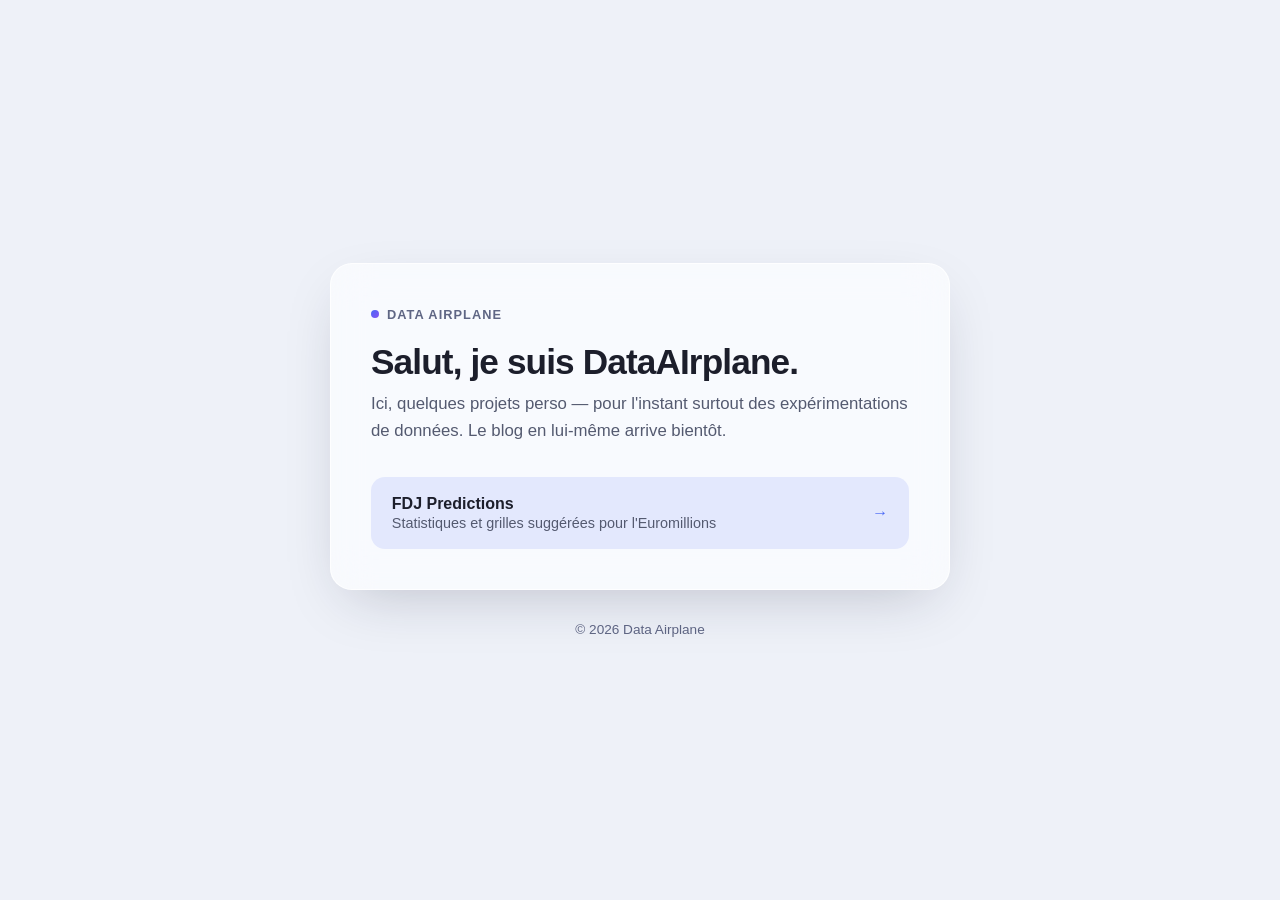
==== index.html @ 11d92a94 "Initial commit" ====
<!DOCTYPE html>
<html lang="fr" data-theme="auto">
<head>
<meta charset="UTF-8">
<meta name="viewport" content="width=device-width, initial-scale=1">
<title>Data Airplane</title>
<meta name="description" content="Projets et expérimentations de Data Airplane.">
<style>
  :root {
    --bg: #eef1f8;
    --card-bg: rgba(255, 255, 255, 0.62);
    --card-border: rgba(255, 255, 255, 0.8);
    --text: #1c1e2b;
    --text-muted: #545a70;
    --text-faint: #5f6684;
    --accent: #4a69f5;
    --accent-2: #8452f5;
    --accent-contrast: #ffffff;
    --accent-soft: #e3e8fd;
    --shadow: 0 20px 60px -20px rgba(28, 30, 60, 0.25);
  }

  @media (prefers-color-scheme: dark) {
    :root {
      --bg: #0c0e16;
      --card-bg: rgba(255, 255, 255, 0.055);
      --card-border: rgba(255, 255, 255, 0.12);
      --text: #eef0f6;
      --text-muted: #a7acc4;
      --text-faint: #8890ac;
      --accent: #7c93ff;
      --accent-2: #b399ff;
      --accent-contrast: #0c0d10;
      --accent-soft: rgba(124, 147, 255, 0.16);
      --shadow: 0 20px 60px -20px rgba(0, 0, 0, 0.6);
    }
  }

  * { box-sizing: border-box; }

  body {
    margin: 0;
    min-height: 100vh;
    background: var(--bg);
    color: var(--text);
    font-family: -apple-system, BlinkMacSystemFont, "Segoe UI", Roboto, Helvetica, Arial, sans-serif;
    display: flex;
    align-items: center;
    justify-content: center;
    padding: 1.5rem;
  }

  .page {
    width: 100%;
    max-width: 620px;
  }

  .card {
    background: var(--card-bg);
    backdrop-filter: blur(20px) saturate(160%);
    -webkit-backdrop-filter: blur(20px) saturate(160%);
    border: 1px solid var(--card-border);
    border-radius: 22px;
    box-shadow: var(--shadow);
    padding: 2.5rem;
  }

  .marque {
    display: inline-flex;
    align-items: center;
    gap: 0.5rem;
    font-size: 0.8rem;
    font-weight: 700;
    letter-spacing: 0.08em;
    text-transform: uppercase;
    color: var(--text-faint);
    margin: 0 0 1.25rem;
  }

  .pastille {
    width: 8px;
    height: 8px;
    border-radius: 50%;
    background: linear-gradient(135deg, var(--accent), var(--accent-2));
  }

  h1 {
    font-size: 2.2rem;
    font-weight: 800;
    letter-spacing: -0.025em;
    margin: 0 0 0.6rem;
  }

  .intro {
    color: var(--text-muted);
    font-size: 1.05rem;
    line-height: 1.6;
    margin: 0 0 2rem;
  }

  .projets {
    display: flex;
    flex-direction: column;
    gap: 0.85rem;
  }

  .projet {
    display: flex;
    align-items: center;
    justify-content: space-between;
    gap: 1rem;
    padding: 1.1rem 1.3rem;
    border-radius: 14px;
    background: var(--accent-soft);
    text-decoration: none;
    color: inherit;
    transition: transform 0.15s ease;
  }

  .projet:hover { transform: translateY(-1px); }

  .projet-nom { font-weight: 700; }
  .projet-desc { color: var(--text-muted); font-size: 0.9rem; margin-top: 0.15rem; }

  .fleche {
    color: var(--accent);
    font-weight: 700;
    flex-shrink: 0;
  }

  footer {
    margin-top: 2rem;
    text-align: center;
    color: var(--text-faint);
    font-size: 0.85rem;
  }
</style>
</head>
<body>
  <div class="page">
    <div class="card">
      <p class="marque"><span class="pastille"></span>Data Airplane</p>
      <h1>Salut, je suis DataAIrplane.</h1>
      <p class="intro">
        Ici, quelques projets perso — pour l'instant surtout des expérimentations
        de données. Le blog en lui-même arrive bientôt.
      </p>

      <div class="projets">
        <a class="projet" href="https://fdj-predictions.vercel.app" target="_blank" rel="noopener noreferrer">
          <span>
            <span class="projet-nom">FDJ Predictions</span>
            <div class="projet-desc">Statistiques et grilles suggérées pour l'Euromillions</div>
          </span>
          <span class="fleche">→</span>
        </a>
      </div>
    </div>
    <footer>
      &copy; 2026 Data Airplane
    </footer>
  </div>
</body>
</html>
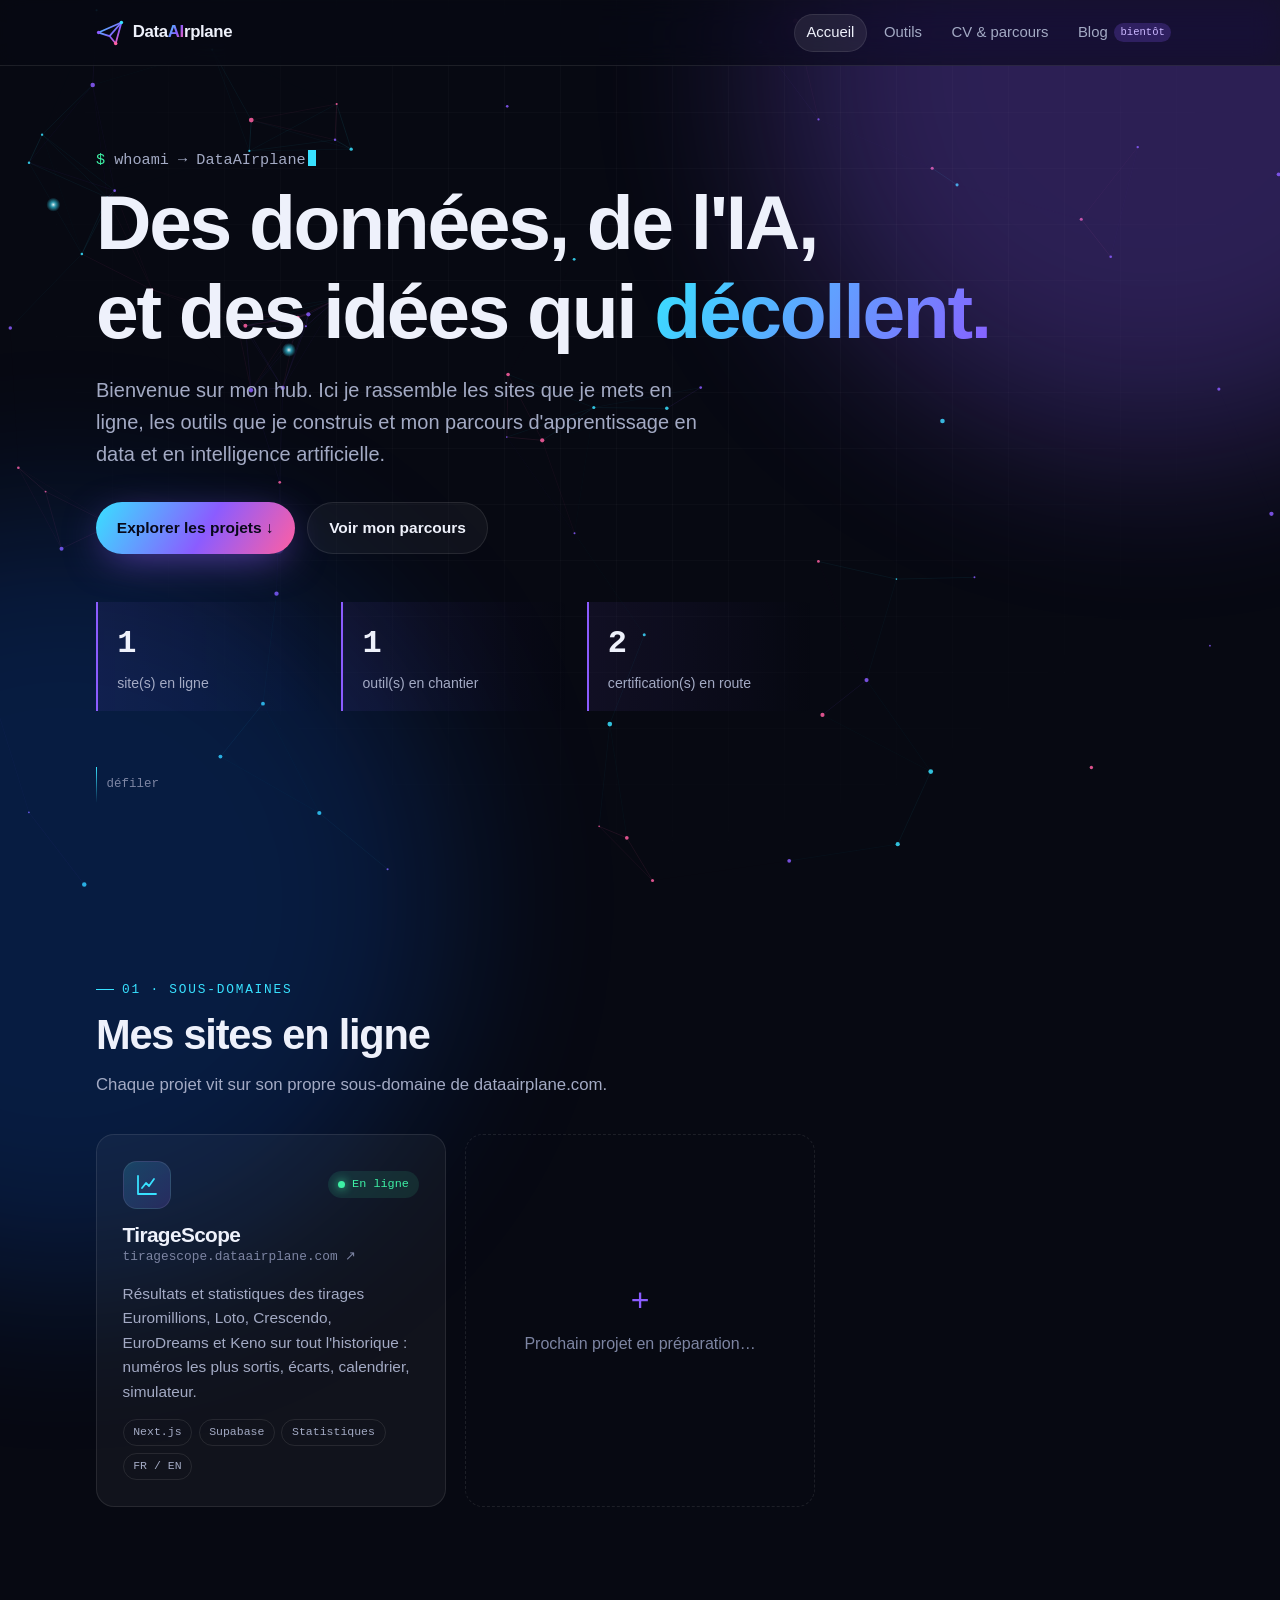
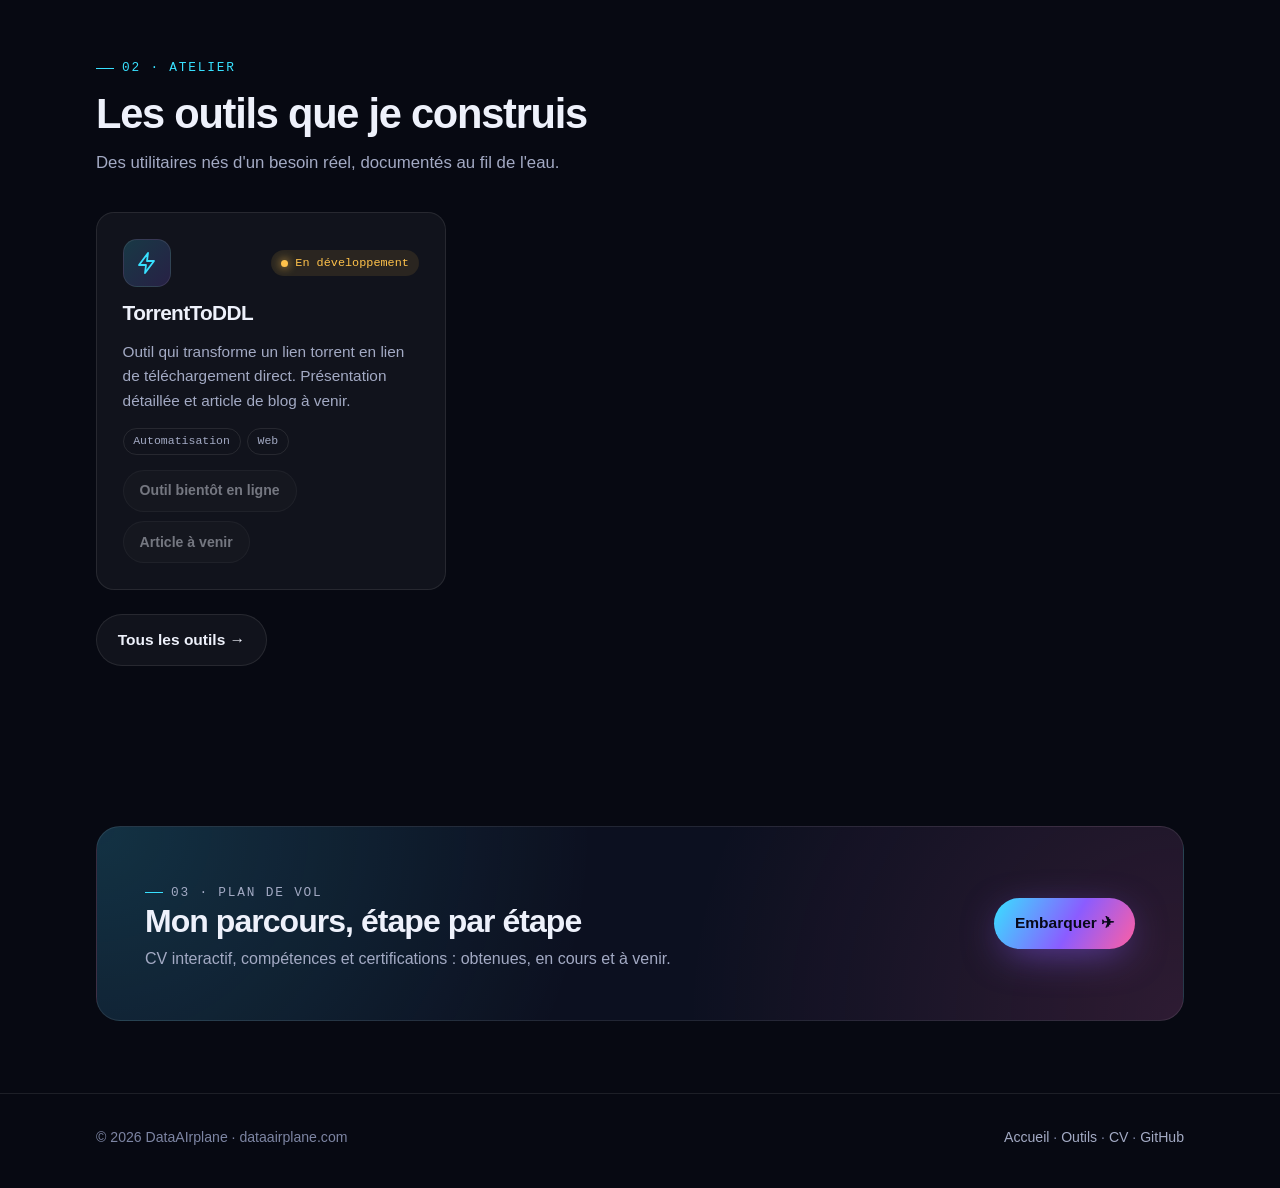
==== commit edd439c4: "Nouveau site principal dataairplane.com (accueil, outils, CV interactif) Site statique pour l'héberg" ====
--- a/index.html
+++ b/index.html
@@ -1,164 +1,91 @@
 <!DOCTYPE html>
-<html lang="fr" data-theme="auto">
+<html lang="fr">
 <head>
 <meta charset="UTF-8">
 <meta name="viewport" content="width=device-width, initial-scale=1">
-<title>Data Airplane</title>
-<meta name="description" content="Projets et expérimentations de Data Airplane.">
-<style>
-  :root {
-    --bg: #eef1f8;
-    --card-bg: rgba(255, 255, 255, 0.62);
-    --card-border: rgba(255, 255, 255, 0.8);
-    --text: #1c1e2b;
-    --text-muted: #545a70;
-    --text-faint: #5f6684;
-    --accent: #4a69f5;
-    --accent-2: #8452f5;
-    --accent-contrast: #ffffff;
-    --accent-soft: #e3e8fd;
-    --shadow: 0 20px 60px -20px rgba(28, 30, 60, 0.25);
-  }
-
-  @media (prefers-color-scheme: dark) {
-    :root {
-      --bg: #0c0e16;
-      --card-bg: rgba(255, 255, 255, 0.055);
-      --card-border: rgba(255, 255, 255, 0.12);
-      --text: #eef0f6;
-      --text-muted: #a7acc4;
-      --text-faint: #8890ac;
-      --accent: #7c93ff;
-      --accent-2: #b399ff;
-      --accent-contrast: #0c0d10;
-      --accent-soft: rgba(124, 147, 255, 0.16);
-      --shadow: 0 20px 60px -20px rgba(0, 0, 0, 0.6);
-    }
-  }
-
-  * { box-sizing: border-box; }
-
-  body {
-    margin: 0;
-    min-height: 100vh;
-    background: var(--bg);
-    color: var(--text);
-    font-family: -apple-system, BlinkMacSystemFont, "Segoe UI", Roboto, Helvetica, Arial, sans-serif;
-    display: flex;
-    align-items: center;
-    justify-content: center;
-    padding: 1.5rem;
-  }
-
-  .page {
-    width: 100%;
-    max-width: 620px;
-  }
-
-  .card {
-    background: var(--card-bg);
-    backdrop-filter: blur(20px) saturate(160%);
-    -webkit-backdrop-filter: blur(20px) saturate(160%);
-    border: 1px solid var(--card-border);
-    border-radius: 22px;
-    box-shadow: var(--shadow);
-    padding: 2.5rem;
-  }
-
-  .marque {
-    display: inline-flex;
-    align-items: center;
-    gap: 0.5rem;
-    font-size: 0.8rem;
-    font-weight: 700;
-    letter-spacing: 0.08em;
-    text-transform: uppercase;
-    color: var(--text-faint);
-    margin: 0 0 1.25rem;
-  }
-
-  .pastille {
-    width: 8px;
-    height: 8px;
-    border-radius: 50%;
-    background: linear-gradient(135deg, var(--accent), var(--accent-2));
-  }
-
-  h1 {
-    font-size: 2.2rem;
-    font-weight: 800;
-    letter-spacing: -0.025em;
-    margin: 0 0 0.6rem;
-  }
-
-  .intro {
-    color: var(--text-muted);
-    font-size: 1.05rem;
-    line-height: 1.6;
-    margin: 0 0 2rem;
-  }
-
-  .projets {
-    display: flex;
-    flex-direction: column;
-    gap: 0.85rem;
-  }
-
-  .projet {
-    display: flex;
-    align-items: center;
-    justify-content: space-between;
-    gap: 1rem;
-    padding: 1.1rem 1.3rem;
-    border-radius: 14px;
-    background: var(--accent-soft);
-    text-decoration: none;
-    color: inherit;
-    transition: transform 0.15s ease;
-  }
-
-  .projet:hover { transform: translateY(-1px); }
-
-  .projet-nom { font-weight: 700; }
-  .projet-desc { color: var(--text-muted); font-size: 0.9rem; margin-top: 0.15rem; }
-
-  .fleche {
-    color: var(--accent);
-    font-weight: 700;
-    flex-shrink: 0;
-  }
-
-  footer {
-    margin-top: 2rem;
-    text-align: center;
-    color: var(--text-faint);
-    font-size: 0.85rem;
-  }
-</style>
+<title>DataAIrplane · Data, IA et projets en ligne</title>
+<meta name="description" content="Le hub de DataAIrplane : sites data, outils et parcours d'apprentissage autour de la donnée et de l'intelligence artificielle.">
+<meta name="theme-color" content="#070912">
+<meta property="og:title" content="DataAIrplane · Data, IA et projets en ligne">
+<meta property="og:description" content="Le hub de DataAIrplane : sites data, outils et parcours d'apprentissage autour de la donnée et de l'intelligence artificielle.">
+<meta property="og:type" content="website">
+<link rel="icon" href="favicon.svg" type="image/svg+xml">
+<link rel="stylesheet" href="assets/css/style.css">
 </head>
 <body>
-  <div class="page">
-    <div class="card">
-      <p class="marque"><span class="pastille"></span>Data Airplane</p>
-      <h1>Salut, je suis DataAIrplane.</h1>
-      <p class="intro">
-        Ici, quelques projets perso — pour l'instant surtout des expérimentations
-        de données. Le blog en lui-même arrive bientôt.
-      </p>
+<canvas id="reseau" aria-hidden="true"></canvas>
+<div class="halo a" aria-hidden="true"></div><div class="halo b" aria-hidden="true"></div><div class="grille" aria-hidden="true"></div>
+<header class="nav">
+  <nav class="nav-in" aria-label="Navigation principale">
+    <a class="logo" href="index.html"><svg viewBox="0 0 32 32" fill="none" aria-hidden="true"><defs><linearGradient id="lg" x1="0" y1="0" x2="1" y2="1"><stop offset="0" stop-color="#38e1ff"/><stop offset=".6" stop-color="#8b5cff"/><stop offset="1" stop-color="#ff5fa2"/></linearGradient></defs><path d="M3 15.5L29 4l-6.5 24-7-8.5L3 15.5z" stroke="url(#lg)" stroke-width="2" stroke-linejoin="round"/><path d="M15.5 19.5L29 4" stroke="url(#lg)" stroke-width="2"/><circle cx="29" cy="4" r="2" fill="#38e1ff"/><circle cx="3" cy="15.5" r="2" fill="#8b5cff"/><circle cx="22.5" cy="28" r="2" fill="#ff5fa2"/></svg><span>Data<b>AI</b>rplane</span></a>
+    <button class="burger" aria-label="Ouvrir le menu" aria-expanded="false"><svg width="20" height="20" viewBox="0 0 24 24" fill="none" stroke="currentColor" stroke-width="2" stroke-linecap="round"><path d="M4 7h16M4 12h16M4 17h16"/></svg></button>
+    <ul class="liens">
+      <li><a href="index.html" aria-current="page">Accueil</a></li>
+      <li><a href="outils.html">Outils</a></li>
+      <li><a href="cv.html">CV &amp; parcours</a></li>
+      <li><a href="blog/">Blog <span class="pastille-bientot">bientôt</span></a></li>
+    </ul>
+  </nav>
+</header>
+<main>
+  <section class="hero">
+    <div class="conteneur">
+      <div class="terminal-ligne revele" data-tape='["whoami → DataAIrplane","ls ./projets → tiragescope","status → en plein décollage ✈"]'><span class="prompt">$</span> <span class="texte"></span><span class="curseur"></span></div>
+      <h1 class="revele" style="--delai:80ms">Des données, de l'IA,<br>et des idées qui <span class="degrade">décollent.</span></h1>
+      <p class="intro revele" style="--delai:160ms">Bienvenue sur mon hub. Ici je rassemble les sites que je mets en ligne, les outils que je construis et mon parcours d'apprentissage en data et en intelligence artificielle.</p>
+      <div class="actions revele" style="--delai:240ms">
+        <a class="btn principal" href="#sites">Explorer les projets ↓</a>
+        <a class="btn" href="cv.html">Voir mon parcours</a>
+      </div>
+      <div class="compteurs revele" style="--delai:320ms">
+        <div class="compteur"><strong data-compte="sites">0</strong><span>site(s) en ligne</span></div>
+        <div class="compteur"><strong data-compte="outils">0</strong><span>outil(s) en chantier</span></div>
+        <div class="compteur"><strong data-compte="apprentissage">0</strong><span>certification(s) en route</span></div>
+      </div>
+      <div class="defiler" aria-hidden="true"><span></span>défiler</div>
+    </div>
+  </section>
 
-      <div class="projets">
-        <a class="projet" href="https://fdj-predictions.vercel.app" target="_blank" rel="noopener noreferrer">
-          <span>
-            <span class="projet-nom">FDJ Predictions</span>
-            <div class="projet-desc">Statistiques et grilles suggérées pour l'Euromillions</div>
-          </span>
-          <span class="fleche">→</span>
-        </a>
+  <section id="sites">
+    <div class="conteneur">
+      <p class="surtitre revele">01 · Sous-domaines</p>
+      <h2 class="revele">Mes sites en ligne</h2>
+      <p class="sous revele">Chaque projet vit sur son propre sous-domaine de dataairplane.com.</p>
+      <div class="cartes" data-liste="sites" data-fantome></div>
+    </div>
+  </section>
+
+  <section id="outils">
+    <div class="conteneur">
+      <p class="surtitre revele">02 · Atelier</p>
+      <h2 class="revele">Les outils que je construis</h2>
+      <p class="sous revele">Des utilitaires nés d'un besoin réel, documentés au fil de l'eau.</p>
+      <div class="cartes" data-liste="outils"></div>
+      <p class="revele" style="margin-top:1.5rem"><a class="btn" href="outils.html">Tous les outils →</a></p>
+    </div>
+  </section>
+
+  <section>
+    <div class="conteneur">
+      <div class="bandeau revele">
+        <div>
+          <p class="surtitre">03 · Plan de vol</p>
+          <h2>Mon parcours, étape par étape</h2>
+          <p>CV interactif, compétences et certifications : obtenues, en cours et à venir.</p>
+        </div>
+        <a class="btn principal" href="cv.html">Embarquer ✈</a>
       </div>
     </div>
-    <footer>
-      &copy; 2026 Data Airplane
-    </footer>
+  </section>
+</main>
+<footer class="pied">
+  <div class="conteneur">
+    <span>© <span data-annee>2026</span> DataAIrplane · dataairplane.com</span>
+    <span><a href="index.html">Accueil</a> · <a href="outils.html">Outils</a> · <a href="cv.html">CV</a> · <a href="https://github.com/DataAIrplane" target="_blank" rel="noopener">GitHub</a></span>
   </div>
+</footer>
+<script src="assets/js/donnees.js"></script>
+<script src="assets/js/reseau.js"></script>
+<script src="assets/js/main.js"></script>
 </body>
 </html>
--- a/assets/css/style.css
+++ b/assets/css/style.css
@@ -0,0 +1,277 @@
+/* ============ DataAIrplane — feuille de style commune ============ */
+:root {
+  --bg: #070912;
+  --bg-2: #0c1020;
+  --surface: rgba(255, 255, 255, 0.045);
+  --surface-hover: rgba(255, 255, 255, 0.075);
+  --border: rgba(255, 255, 255, 0.09);
+  --text: #eef1fb;
+  --muted: #a3aac4;
+  --faint: #7d85a3;
+  --cyan: #38e1ff;
+  --violet: #8b5cff;
+  --pink: #ff5fa2;
+  --green: #3ef0a5;
+  --amber: #ffc24b;
+  --grad: linear-gradient(120deg, var(--cyan), var(--violet) 55%, var(--pink));
+  --radius: 18px;
+  --mono: ui-monospace, "SFMono-Regular", "JetBrains Mono", Menlo, Consolas, monospace;
+  --sans: "Inter", -apple-system, BlinkMacSystemFont, "Segoe UI", Roboto, Helvetica, Arial, sans-serif;
+  --max: 1120px;
+  color-scheme: dark;
+}
+
+*, *::before, *::after { box-sizing: border-box; }
+html { scroll-behavior: smooth; }
+body {
+  margin: 0;
+  background: var(--bg);
+  color: var(--text);
+  font-family: var(--sans);
+  line-height: 1.6;
+  -webkit-font-smoothing: antialiased;
+  overflow-x: hidden;
+}
+img, svg { display: block; max-width: 100%; }
+a { color: inherit; }
+::selection { background: rgba(139, 92, 255, 0.45); }
+:focus-visible { outline: 2px solid var(--cyan); outline-offset: 3px; border-radius: 6px; }
+
+/* ---------- Fond animé ---------- */
+#reseau {
+  position: fixed; inset: 0; width: 100%; height: 100%;
+  z-index: 0; pointer-events: none;
+}
+.halo {
+  position: fixed; z-index: 0; pointer-events: none;
+  width: 60vmax; height: 60vmax; border-radius: 50%;
+  filter: blur(90px); opacity: 0.28;
+}
+.halo.a { background: var(--violet); top: -25vmax; right: -20vmax; animation: flotte 18s ease-in-out infinite; }
+.halo.b { background: #0e6bff; bottom: -30vmax; left: -25vmax; opacity: 0.2; animation: flotte 22s ease-in-out infinite reverse; }
+@keyframes flotte { 50% { transform: translate(4vmax, 3vmax) scale(1.08); } }
+.grille {
+  position: fixed; inset: 0; z-index: 0; pointer-events: none;
+  background-image:
+    linear-gradient(rgba(255,255,255,0.025) 1px, transparent 1px),
+    linear-gradient(90deg, rgba(255,255,255,0.025) 1px, transparent 1px);
+  background-size: 56px 56px;
+  mask-image: radial-gradient(ellipse at 50% 30%, #000 30%, transparent 75%);
+}
+main, header, footer { position: relative; z-index: 1; }
+
+/* ---------- Navigation ---------- */
+.nav {
+  position: sticky; top: 0; z-index: 20;
+  backdrop-filter: blur(14px) saturate(150%);
+  -webkit-backdrop-filter: blur(14px) saturate(150%);
+  background: rgba(7, 9, 18, 0.6);
+  border-bottom: 1px solid var(--border);
+}
+.nav-in {
+  max-width: var(--max); margin: 0 auto; padding: 0.85rem 1rem;
+  display: flex; align-items: center; justify-content: space-between; gap: 1rem;
+}
+.logo { display: inline-flex; align-items: center; gap: 0.55rem; font-weight: 800; letter-spacing: -0.02em; text-decoration: none; font-size: 1.05rem; }
+.logo svg { width: 28px; height: 28px; }
+.logo b { background: var(--grad); -webkit-background-clip: text; background-clip: text; color: transparent; }
+.liens { display: flex; gap: 0.25rem; list-style: none; margin: 0; padding: 0; }
+.liens a {
+  display: inline-flex; align-items: center; gap: 0.4rem;
+  padding: 0.45rem 0.8rem; border-radius: 999px; text-decoration: none;
+  color: var(--muted); font-size: 0.93rem; font-weight: 500;
+  transition: color .2s, background .2s;
+}
+.liens a:hover { color: var(--text); background: var(--surface-hover); }
+.liens a[aria-current="page"] { color: var(--text); background: var(--surface-hover); box-shadow: inset 0 0 0 1px var(--border); }
+.pastille-bientot { font-size: 0.66rem; font-family: var(--mono); padding: 0.05rem 0.4rem; border-radius: 999px; background: rgba(139,92,255,.22); color: #cbb8ff; }
+.burger { display: none; background: none; border: 1px solid var(--border); color: var(--text); border-radius: 10px; width: 40px; height: 40px; cursor: pointer; }
+@media (max-width: 720px) {
+  .burger { display: grid; place-items: center; }
+  .liens {
+    position: absolute; top: 100%; left: 0; right: 0; flex-direction: column;
+    background: rgba(7,9,18,.96); border-bottom: 1px solid var(--border);
+    padding: 0.5rem 1rem 1rem; display: none;
+  }
+  .liens.ouvert { display: flex; }
+  .liens a { padding: 0.75rem 0.9rem; }
+}
+
+/* ---------- Mise en page ---------- */
+.conteneur { max-width: var(--max); margin: 0 auto; padding: 0 1rem; }
+section { padding: 4.5rem 0; }
+.surtitre {
+  font-family: var(--mono); font-size: 0.8rem; letter-spacing: .14em; text-transform: uppercase;
+  color: var(--cyan); margin: 0 0 0.7rem; display: inline-flex; align-items: center; gap: .5rem;
+}
+.surtitre::before { content: ""; width: 18px; height: 1px; background: var(--cyan); }
+h1, h2, h3 { line-height: 1.15; letter-spacing: -0.03em; margin: 0; }
+h2 { font-size: clamp(1.8rem, 4vw, 2.6rem); font-weight: 800; margin-bottom: 0.8rem; }
+.sous { color: var(--muted); max-width: 640px; margin: 0 0 2.2rem; font-size: 1.05rem; }
+.degrade { background: var(--grad); -webkit-background-clip: text; background-clip: text; color: transparent; background-size: 200% auto; animation: brille 8s linear infinite; }
+@keyframes brille { to { background-position: 200% center; } }
+
+/* ---------- Hero ---------- */
+.hero { min-height: calc(100vh - 66px); display: flex; align-items: center; padding: 3rem 0 4rem; }
+.hero > * { width: 100%; min-width: 0; }
+.hero h1 { font-size: clamp(2.4rem, 7vw, 4.8rem); font-weight: 850; margin: 0.4rem 0 1.2rem; max-width: 900px; }
+.hero p.intro { font-size: clamp(1.05rem, 2.2vw, 1.25rem); color: var(--muted); max-width: 620px; margin: 0 0 2rem; }
+.terminal-ligne { font-family: var(--mono); color: var(--muted); font-size: 0.95rem; margin-bottom: 0.4rem; min-height: 1.5em; }
+.terminal-ligne .prompt { color: var(--green); }
+.curseur { display: inline-block; width: 0.55em; height: 1.1em; vertical-align: -0.18em; background: var(--cyan); margin-left: 2px; animation: clignote 1s steps(1) infinite; }
+@keyframes clignote { 50% { opacity: 0; } }
+.actions { display: flex; flex-wrap: wrap; gap: 0.8rem; }
+.btn {
+  display: inline-flex; align-items: center; gap: 0.5rem; padding: 0.8rem 1.3rem; border-radius: 999px;
+  font-weight: 650; text-decoration: none; font-size: 0.97rem; border: 1px solid var(--border);
+  background: var(--surface); transition: transform .2s, background .2s, box-shadow .2s; cursor: pointer; color: var(--text);
+}
+.btn:hover { transform: translateY(-2px); background: var(--surface-hover); }
+.btn.principal { background: var(--grad); border: 0; color: #08091a; box-shadow: 0 10px 40px -10px rgba(139,92,255,.7); }
+.btn.principal:hover { box-shadow: 0 14px 50px -10px rgba(56,225,255,.7); }
+.btn[aria-disabled="true"] { opacity: .45; pointer-events: none; }
+.defiler { margin-top: 3.5rem; font-family: var(--mono); font-size: .78rem; color: var(--faint); display: flex; align-items: center; gap: .6rem; }
+.defiler span { width: 1px; height: 36px; background: linear-gradient(var(--cyan), transparent); animation: descend 2s ease-in-out infinite; }
+@keyframes descend { 0% { transform: scaleY(0); transform-origin: top; } 50% { transform: scaleY(1); transform-origin: top; } 51% { transform-origin: bottom; } 100% { transform: scaleY(0); transform-origin: bottom; } }
+
+/* ---------- Compteurs ---------- */
+.compteurs { display: grid; grid-template-columns: repeat(auto-fit, minmax(150px, 1fr)); gap: 1rem; margin-top: 3rem; max-width: 720px; }
+.compteur { padding: 1rem 1.2rem; border-left: 2px solid var(--violet); background: linear-gradient(90deg, rgba(139,92,255,.08), transparent); border-radius: 0 12px 12px 0; }
+.compteur strong { display: block; font-size: 2rem; font-weight: 800; font-family: var(--mono); letter-spacing: -0.04em; }
+.compteur span { color: var(--muted); font-size: .88rem; }
+
+/* ---------- Cartes ---------- */
+.cartes { display: grid; grid-template-columns: repeat(auto-fill, minmax(min(100%, 320px), 1fr)); gap: 1.2rem; }
+.carte {
+  --mx: 50%; --my: 50%;
+  position: relative; overflow: hidden; display: flex; flex-direction: column; gap: 0.9rem;
+  padding: 1.6rem; border-radius: var(--radius); background: var(--surface); border: 1px solid var(--border);
+  text-decoration: none; transition: transform .25s ease, border-color .25s;
+  transform-style: preserve-3d;
+}
+.carte::before {
+  content: ""; position: absolute; inset: 0; pointer-events: none; opacity: 0; transition: opacity .3s;
+  background: radial-gradient(420px circle at var(--mx) var(--my), rgba(56,225,255,.13), transparent 45%);
+}
+.carte::after {
+  content: ""; position: absolute; inset: 0; border-radius: inherit; padding: 1px; pointer-events: none; opacity: 0; transition: opacity .3s;
+  background: radial-gradient(300px circle at var(--mx) var(--my), rgba(139,92,255,.9), transparent 50%);
+  -webkit-mask: linear-gradient(#000 0 0) content-box, linear-gradient(#000 0 0); -webkit-mask-composite: xor; mask-composite: exclude;
+}
+.carte:hover::before, .carte:hover::after { opacity: 1; }
+.carte-tete { display: flex; align-items: center; justify-content: space-between; gap: 1rem; }
+.icone {
+  width: 48px; height: 48px; border-radius: 14px; display: grid; place-items: center;
+  background: linear-gradient(135deg, rgba(56,225,255,.18), rgba(139,92,255,.18)); border: 1px solid var(--border);
+}
+.icone svg { width: 24px; height: 24px; stroke: var(--cyan); }
+.carte h3 { font-size: 1.3rem; font-weight: 750; }
+.carte .url { font-family: var(--mono); font-size: .8rem; color: var(--faint); word-break: break-all; }
+.carte p { margin: 0; color: var(--muted); font-size: .96rem; }
+.tags { display: flex; flex-wrap: wrap; gap: .4rem; margin-top: auto; }
+.tag { font-family: var(--mono); font-size: .72rem; padding: .22rem .6rem; border-radius: 999px; border: 1px solid var(--border); color: var(--muted); }
+.statut { display: inline-flex; align-items: center; gap: .45rem; font-family: var(--mono); font-size: .74rem; padding: .25rem .65rem; border-radius: 999px; white-space: nowrap; }
+.statut::before { content: ""; width: 7px; height: 7px; border-radius: 50%; background: currentColor; box-shadow: 0 0 10px currentColor; }
+.statut.en-ligne { color: var(--green); background: rgba(62,240,165,.1); }
+.statut.en-ligne::before { animation: pulse 2s infinite; }
+.statut.en-dev { color: var(--amber); background: rgba(255,194,75,.1); }
+.statut.bientot { color: #b9a6ff; background: rgba(139,92,255,.14); }
+@keyframes pulse { 0%,100% { opacity: 1; } 50% { opacity: .35; } }
+.carte-pied { display: flex; gap: .6rem; flex-wrap: wrap; }
+.carte-pied .btn { padding: .55rem 1rem; font-size: .88rem; }
+.carte.fantome { border-style: dashed; background: transparent; align-items: center; justify-content: center; text-align: center; color: var(--faint); min-height: 200px; }
+.carte.fantome .plus { font-size: 2rem; line-height: 1; color: var(--violet); }
+
+/* ---------- Bandeau CTA ---------- */
+.bandeau {
+  border-radius: 24px; padding: clamp(1.6rem, 4vw, 3rem); border: 1px solid var(--border);
+  background: radial-gradient(circle at 0% 0%, rgba(56,225,255,.16), transparent 45%), radial-gradient(circle at 100% 100%, rgba(255,95,162,.14), transparent 45%), var(--bg-2);
+  display: flex; align-items: center; justify-content: space-between; gap: 1.5rem; flex-wrap: wrap;
+}
+.bandeau h2 { margin: 0 0 .4rem; font-size: clamp(1.5rem, 3vw, 2rem); }
+.bandeau p { margin: 0; color: var(--muted); }
+
+/* ---------- Pied de page ---------- */
+.pied { border-top: 1px solid var(--border); padding: 2rem 0 2.5rem; color: var(--faint); font-size: .88rem; }
+.pied .conteneur { display: flex; justify-content: space-between; gap: 1rem; flex-wrap: wrap; }
+.pied a { color: var(--muted); text-decoration: none; }
+.pied a:hover { color: var(--text); }
+
+/* ---------- Apparition au défilement ---------- */
+.revele { opacity: 0; transform: translateY(28px); transition: opacity .8s cubic-bezier(.2,.7,.2,1), transform .8s cubic-bezier(.2,.7,.2,1); transition-delay: var(--delai, 0ms); }
+.revele.visible { opacity: 1; transform: none; }
+
+/* ---------- En-tête de page interne ---------- */
+.entete { padding: 4.5rem 0 1.5rem; }
+.entete h1 { font-size: clamp(2.2rem, 6vw, 3.6rem); font-weight: 850; margin-bottom: 1rem; }
+
+/* ======================= CV ======================= */
+.cv-hero { display: grid; grid-template-columns: auto 1fr; gap: 2.2rem; align-items: center; padding: 4rem 0 2rem; }
+.avatar { position: relative; width: 150px; height: 150px; }
+.avatar .anneau { position: absolute; inset: 0; border-radius: 50%; background: conic-gradient(from 0deg, var(--cyan), var(--violet), var(--pink), var(--cyan)); animation: tourne 6s linear infinite; }
+.avatar .anneau::after { content: ""; position: absolute; inset: 3px; border-radius: 50%; background: var(--bg); }
+.avatar .initiales { position: absolute; inset: 10px; border-radius: 50%; display: grid; place-items: center; font-weight: 850; font-size: 2.6rem; background: radial-gradient(circle at 30% 25%, #1b2250, #0a0d1d); letter-spacing: -0.05em; }
+.avatar .initiales span { background: var(--grad); -webkit-background-clip: text; background-clip: text; color: transparent; }
+@keyframes tourne { to { transform: rotate(360deg); } }
+.cv-hero h1 { font-size: clamp(2.2rem, 6vw, 3.6rem); font-weight: 850; }
+.cv-hero .titre { font-family: var(--mono); color: var(--cyan); margin: .5rem 0 1rem; }
+.cv-hero p { color: var(--muted); margin: 0 0 1.4rem; max-width: 600px; }
+.contacts { display: flex; flex-wrap: wrap; gap: .6rem; }
+@media (max-width: 640px) { .cv-hero { grid-template-columns: 1fr; text-align: left; } .avatar { width: 110px; height: 110px; } .avatar .initiales { font-size: 2rem; } }
+
+/* Onglets compétences */
+.onglets { display: flex; gap: .5rem; flex-wrap: wrap; margin-bottom: 1.5rem; }
+.onglet { font: inherit; font-weight: 600; font-size: .92rem; padding: .55rem 1.1rem; border-radius: 999px; border: 1px solid var(--border); background: var(--surface); color: var(--muted); cursor: pointer; transition: all .2s; }
+.onglet[aria-selected="true"] { background: var(--grad); color: #08091a; border-color: transparent; }
+.jauges { display: grid; gap: 1.1rem; max-width: 720px; }
+.jauge-tete { display: flex; justify-content: space-between; font-weight: 600; margin-bottom: .45rem; }
+.jauge-tete span:last-child { font-family: var(--mono); color: var(--faint); font-weight: 400; }
+.jauge { height: 8px; border-radius: 999px; background: rgba(255,255,255,.06); overflow: hidden; }
+.jauge i { display: block; height: 100%; width: 0; border-radius: inherit; background: var(--grad); box-shadow: 0 0 18px rgba(56,225,255,.5); transition: width 1.1s cubic-bezier(.2,.7,.2,1); }
+
+/* Expériences */
+.experiences { display: grid; gap: 1rem; }
+.experience { display: grid; grid-template-columns: 170px 1fr; gap: 1.2rem; padding: 1.3rem 1.4rem; border-radius: var(--radius); background: var(--surface); border: 1px solid var(--border); }
+.experience .periode { font-family: var(--mono); font-size: .82rem; color: var(--cyan); padding-top: .2rem; }
+.experience h3 { font-size: 1.12rem; }
+.experience .lieu { color: var(--faint); font-size: .9rem; margin: .15rem 0 .5rem; }
+.experience p { margin: 0; color: var(--muted); }
+@media (max-width: 640px) { .experience { grid-template-columns: 1fr; gap: .4rem; } }
+
+/* Plan de vol (certifications) */
+.plan-vol { position: relative; padding-left: 64px; }
+.plan-vol .piste { position: absolute; left: 22px; top: 8px; bottom: 8px; width: 2px; background: repeating-linear-gradient(var(--border) 0 8px, transparent 8px 16px); }
+.plan-vol .trace { position: absolute; left: 22px; top: 8px; width: 2px; height: 0; background: var(--grad); box-shadow: 0 0 14px var(--violet); }
+.plan-vol .avion { position: absolute; left: 6px; top: 0; width: 34px; height: 34px; transform: translateY(-50%); filter: drop-shadow(0 0 10px rgba(56,225,255,.8)); transition: top .12s linear; z-index: 2; }
+.etape { position: relative; margin-bottom: 1.4rem; }
+.etape:last-child { margin-bottom: 0; }
+.etape .balise { position: absolute; left: -51px; top: 1.4rem; width: 16px; height: 16px; border-radius: 50%; border: 2px solid var(--faint); background: var(--bg); }
+.etape.obtenue .balise { border-color: var(--green); background: var(--green); box-shadow: 0 0 14px var(--green); }
+.etape.en-cours .balise { border-color: var(--amber); box-shadow: 0 0 14px var(--amber); }
+.etape.en-cours .balise::after { content: ""; position: absolute; inset: -7px; border-radius: 50%; border: 1px solid var(--amber); animation: onde 2s ease-out infinite; }
+@keyframes onde { from { transform: scale(.6); opacity: 1; } to { transform: scale(1.6); opacity: 0; } }
+.etape-carte { width: 100%; text-align: left; font: inherit; color: inherit; cursor: pointer; padding: 1.2rem 1.4rem; border-radius: var(--radius); background: var(--surface); border: 1px solid var(--border); transition: background .2s, border-color .2s, transform .2s; }
+.etape-carte:hover { background: var(--surface-hover); transform: translateX(4px); }
+.etape-carte .ligne { display: flex; justify-content: space-between; align-items: center; gap: 1rem; flex-wrap: wrap; }
+.etape-carte h3 { font-size: 1.12rem; }
+.etape-carte .org { color: var(--faint); font-size: .9rem; margin-top: .15rem; }
+.etape .statut.obtenue { color: var(--green); background: rgba(62,240,165,.1); }
+.etape .statut.en-cours { color: var(--amber); background: rgba(255,194,75,.1); }
+.etape .statut.prevue { color: #b9a6ff; background: rgba(139,92,255,.14); }
+.etape-detail { display: grid; grid-template-rows: 0fr; transition: grid-template-rows .35s ease; }
+.etape-detail > div { overflow: hidden; }
+.etape-carte[aria-expanded="true"] + .etape-detail { grid-template-rows: 1fr; }
+.etape-detail p { color: var(--muted); margin: .8rem 1.4rem 0; }
+.etape-detail a { display: inline-block; margin: .5rem 1.4rem 0; color: var(--cyan); font-size: .9rem; }
+.progression { margin-top: .9rem; }
+.progression .jauge i { background: linear-gradient(90deg, var(--amber), var(--pink)); box-shadow: 0 0 14px rgba(255,194,75,.5); }
+.progression small { font-family: var(--mono); color: var(--faint); display: block; margin-top: .3rem; }
+.legende { display: flex; gap: 1.2rem; flex-wrap: wrap; margin-bottom: 1.8rem; font-size: .88rem; color: var(--muted); }
+.legende span { display: inline-flex; align-items: center; gap: .45rem; }
+.legende i { width: 10px; height: 10px; border-radius: 50%; display: inline-block; }
+
+/* Accessibilité : mouvements réduits */
+@media (prefers-reduced-motion: reduce) {
+  *, *::before, *::after { animation: none !important; transition: none !important; scroll-behavior: auto !important; }
+  .revele { opacity: 1; transform: none; }
+}
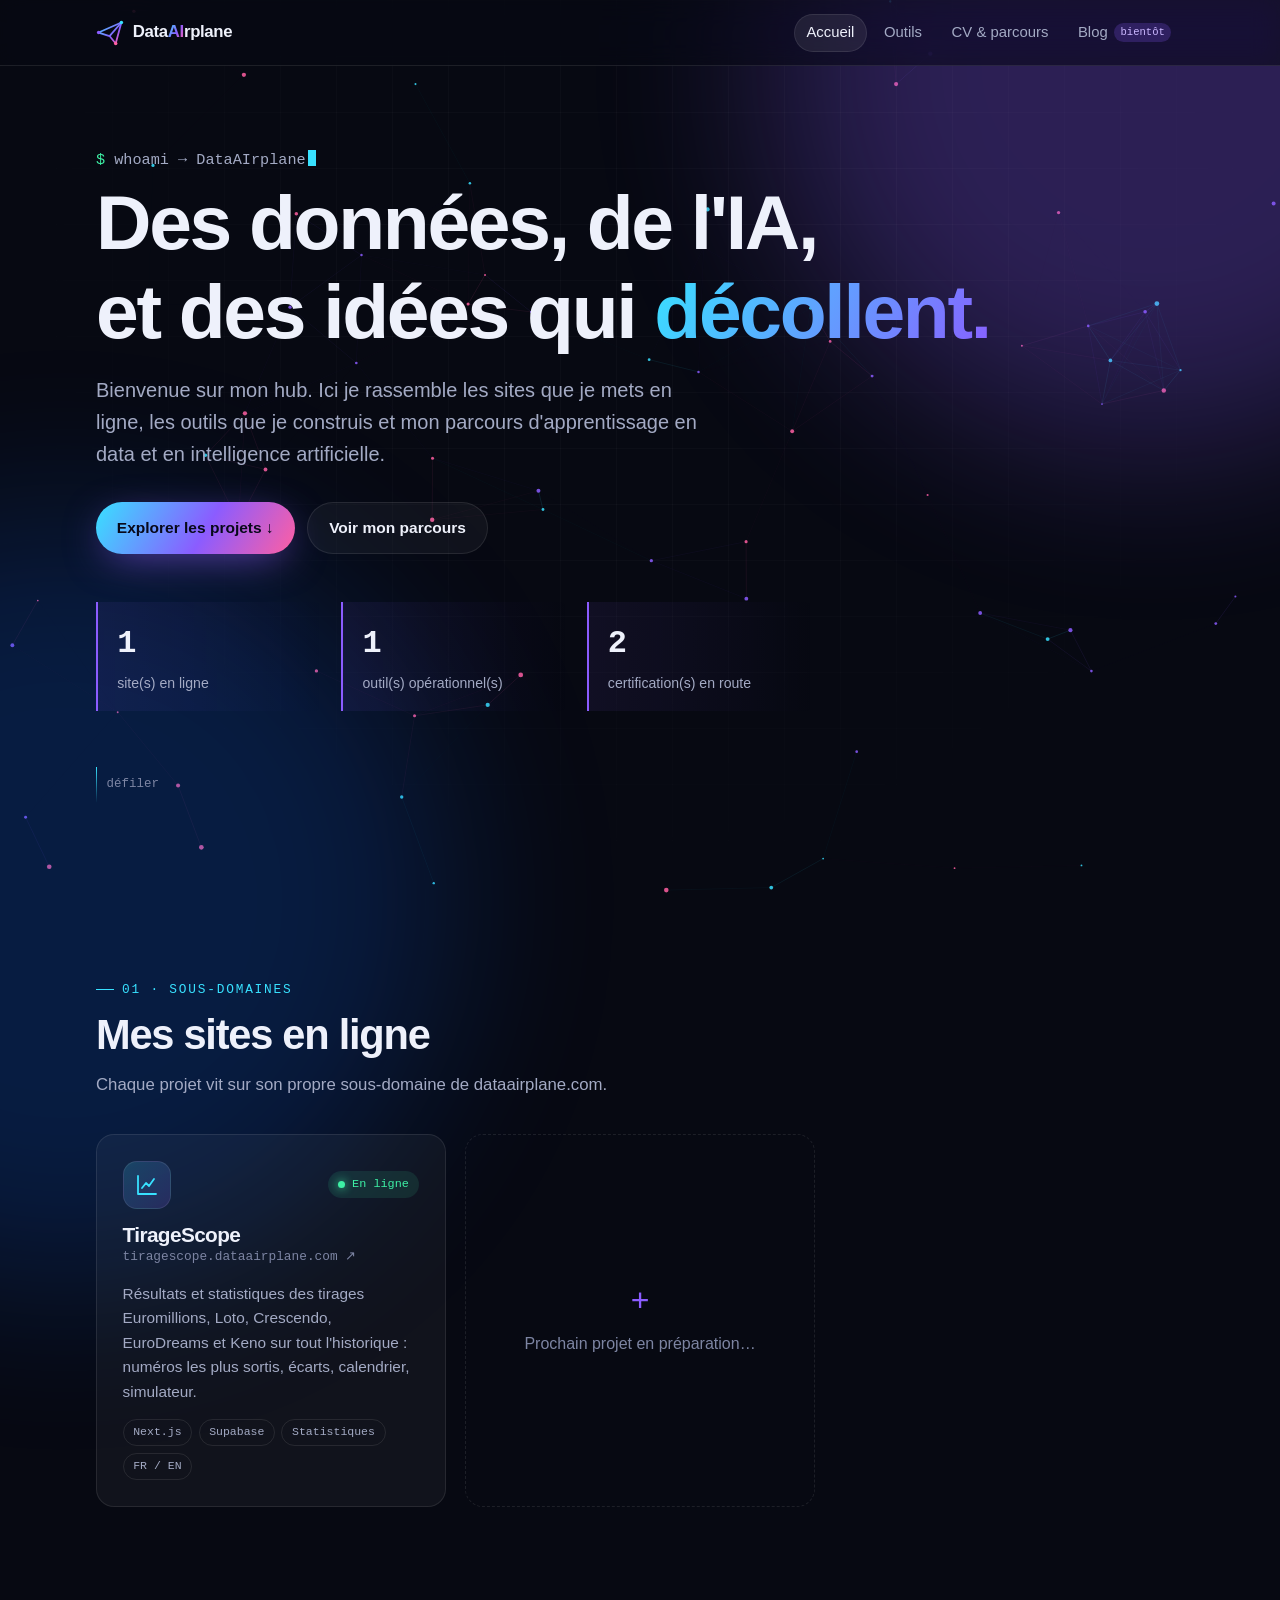
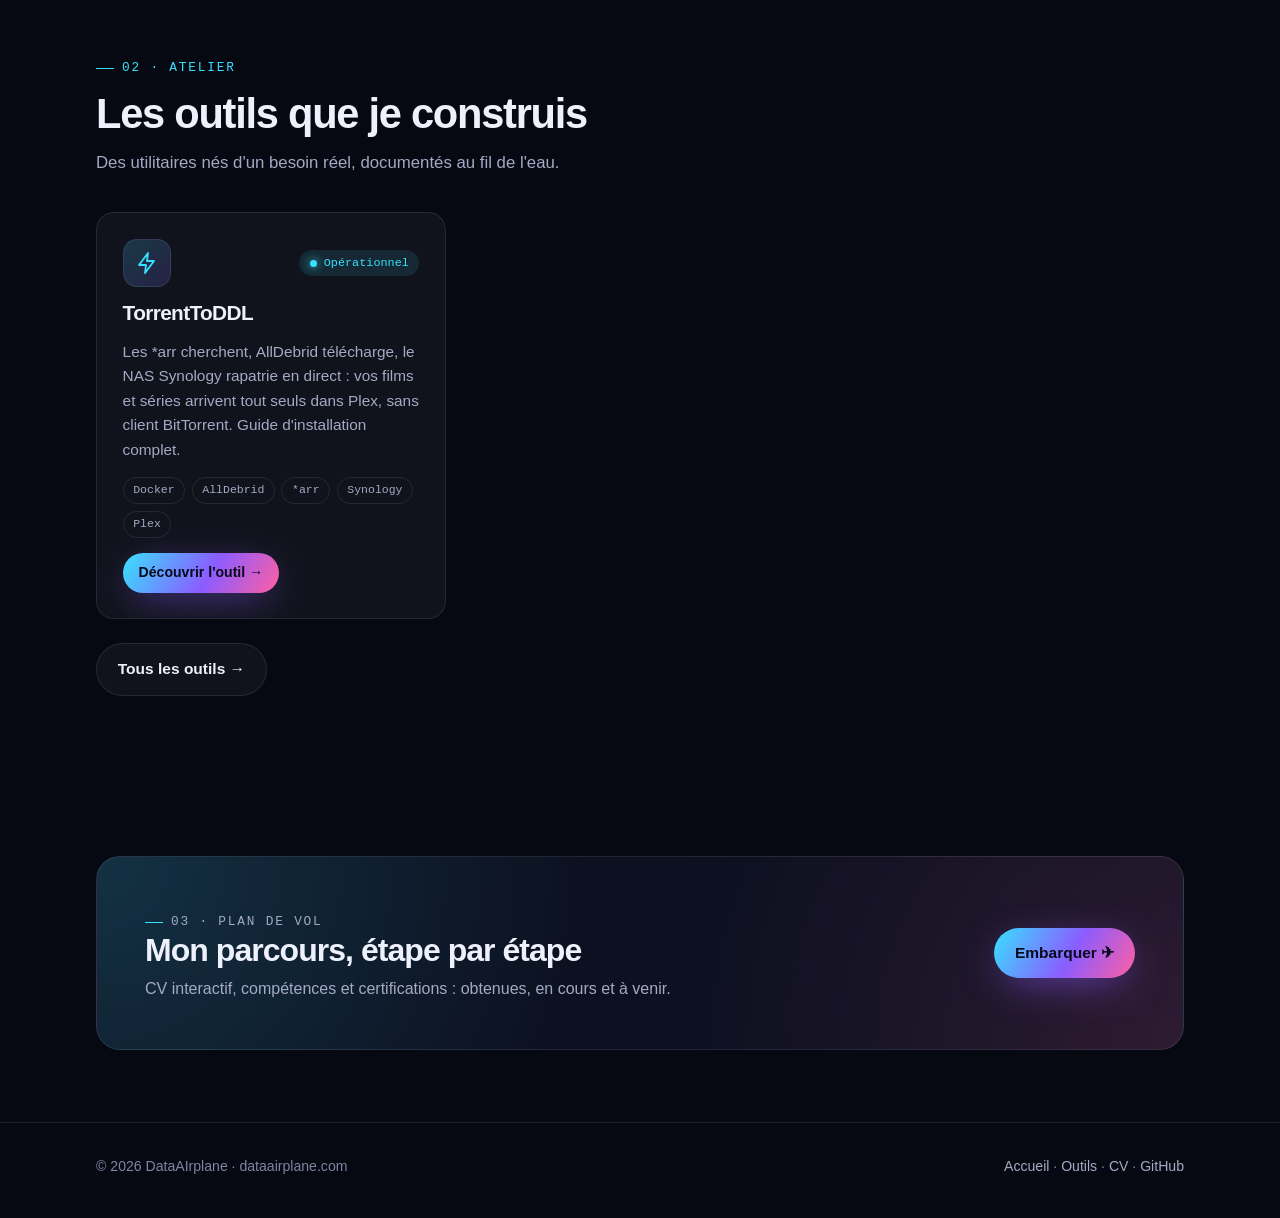
==== commit 9009c85d: "Page outil TorrentToDDL à partir de l'article d'origine Le texte de l'article est repris sans change" ====
--- a/index.html
+++ b/index.html
@@ -23,7 +23,7 @@
       <li><a href="index.html" aria-current="page">Accueil</a></li>
       <li><a href="outils.html">Outils</a></li>
       <li><a href="cv.html">CV &amp; parcours</a></li>
-      <li><a href="blog/">Blog <span class="pastille-bientot">bientôt</span></a></li>
+      <li><a href="blog/index.html">Blog <span class="pastille-bientot">bientôt</span></a></li>
     </ul>
   </nav>
 </header>
@@ -39,7 +39,7 @@
       </div>
       <div class="compteurs revele" style="--delai:320ms">
         <div class="compteur"><strong data-compte="sites">0</strong><span>site(s) en ligne</span></div>
-        <div class="compteur"><strong data-compte="outils">0</strong><span>outil(s) en chantier</span></div>
+        <div class="compteur"><strong data-compte="outils">0</strong><span>outil(s) opérationnel(s)</span></div>
         <div class="compteur"><strong data-compte="apprentissage">0</strong><span>certification(s) en route</span></div>
       </div>
       <div class="defiler" aria-hidden="true"><span></span>défiler</div>
--- a/assets/css/style.css
+++ b/assets/css/style.css
@@ -275,3 +275,65 @@
   *, *::before, *::after { animation: none !important; transition: none !important; scroll-behavior: auto !important; }
   .revele { opacity: 1; transform: none; }
 }
+
+/* ======================= Pages outil (guide) ======================= */
+.statut.operationnel { color: var(--cyan); background: rgba(56,225,255,.1); }
+.lecture { position: fixed; top: 0; left: 0; right: 0; height: 3px; z-index: 30; pointer-events: none; }
+.lecture i { display: block; height: 100%; background: var(--grad); transform: scaleX(0); transform-origin: left; box-shadow: 0 0 12px var(--cyan); }
+.outil-hero { padding: 3rem 0 2.5rem; max-width: 860px; }
+.retour { display: inline-block; color: var(--muted); text-decoration: none; font-size: .92rem; margin-bottom: 1.6rem; }
+.retour:hover { color: var(--text); }
+.outil-tete { display: flex; align-items: center; gap: 1.1rem; }
+.outil-tete .surtitre { margin-bottom: .3rem; }
+.outil-tete h1 { font-size: clamp(2.4rem, 7vw, 4.2rem); font-weight: 850; }
+.icone.grande { width: 72px; height: 72px; border-radius: 20px; flex-shrink: 0; box-shadow: 0 0 40px -6px rgba(56,225,255,.45); }
+.icone.grande svg { width: 34px; height: 34px; }
+.outil-sous { font-size: clamp(1.15rem, 2.6vw, 1.45rem); font-weight: 650; margin: 1.3rem 0 .6rem; letter-spacing: -.01em; }
+.outil-hero .intro { color: var(--muted); font-size: 1.05rem; margin: 0 0 1.4rem; max-width: 700px; }
+.outil-infos { display: flex; flex-wrap: wrap; gap: .5rem; align-items: center; margin-bottom: 1.8rem; }
+
+.outil-corps { display: grid; grid-template-columns: minmax(0, 1fr); gap: 2rem; padding-bottom: 4rem; }
+@media (min-width: 1100px) { .outil-corps { grid-template-columns: 250px minmax(0, 1fr); } }
+.sommaire-lateral { display: none; }
+@media (min-width: 1100px) {
+  .sommaire-lateral { display: block; position: sticky; top: 90px; align-self: start; max-height: calc(100vh - 110px); overflow-y: auto; padding-right: .5rem; }
+}
+.sommaire-lateral p { font-family: var(--mono); font-size: .75rem; letter-spacing: .14em; text-transform: uppercase; color: var(--cyan); margin: 0 0 .8rem; }
+.sommaire-lateral ol { list-style: none; margin: 0; padding: 0; border-left: 1px solid var(--border); }
+.sommaire-lateral a { display: block; padding: .32rem .9rem; margin-left: -1px; border-left: 2px solid transparent; color: var(--faint); text-decoration: none; font-size: .86rem; line-height: 1.4; transition: color .2s, border-color .2s; }
+.sommaire-lateral a:hover { color: var(--text); }
+.sommaire-lateral a.actif { color: var(--text); border-left-color: var(--cyan); }
+
+.prose {
+  min-width: 0; max-width: 800px; padding: clamp(1.2rem, 4vw, 2.8rem);
+  background: rgba(9, 12, 24, .9); border: 1px solid var(--border); border-radius: 22px;
+  font-size: 1.04rem; line-height: 1.75; color: #d9deef;
+}
+.prose > :first-child { margin-top: 0; }
+.prose h2 { font-size: clamp(1.5rem, 3vw, 1.9rem); margin: 3.2rem 0 1rem; padding-top: 1.4rem; border-top: 1px solid var(--border); scroll-margin-top: 90px; color: var(--text); }
+.prose h3 { font-size: 1.2rem; margin: 2.2rem 0 .6rem; scroll-margin-top: 90px; color: var(--text); }
+.prose h4 { font-size: 1.02rem; margin: 1.6rem 0 .4rem; scroll-margin-top: 90px; }
+.prose p { margin: 0 0 1.1rem; }
+.prose a { color: var(--cyan); text-underline-offset: 3px; overflow-wrap: anywhere; }
+.prose strong { color: var(--text); }
+.prose ul, .prose ol { padding-left: 1.4rem; margin: 0 0 1.2rem; }
+.prose li { margin: .3rem 0; }
+.prose li::marker { color: var(--violet); }
+.prose hr { border: 0; border-top: 1px solid var(--border); margin: 2.5rem 0; }
+.prose code { font-family: var(--mono); font-size: .86em; background: rgba(139,92,255,.12); border: 1px solid rgba(139,92,255,.25); border-radius: 6px; padding: .08em .4em; overflow-wrap: anywhere; color: #e5dcff; }
+.prose pre { position: relative; background: #04060d; border: 1px solid var(--border); border-radius: 14px; padding: 1.1rem 1.2rem; overflow-x: auto; margin: 1.1rem 0 1.5rem; }
+.prose pre::before { content: attr(data-langue); position: absolute; top: .55rem; left: 1.2rem; font-family: var(--mono); font-size: .68rem; color: var(--faint); text-transform: uppercase; letter-spacing: .1em; }
+.prose pre[data-langue]:not([data-langue=""]) { padding-top: 2rem; }
+.prose pre code { background: none; border: 0; padding: 0; color: #cfe3ff; font-size: .86rem; overflow-wrap: normal; white-space: pre; }
+.copier { position: absolute; top: .5rem; right: .5rem; font: 600 .74rem var(--sans); color: var(--muted); background: rgba(255,255,255,.06); border: 1px solid var(--border); border-radius: 8px; padding: .25rem .7rem; cursor: pointer; }
+.copier:hover { color: var(--text); background: rgba(255,255,255,.12); }
+.prose blockquote { margin: 1.4rem 0; padding: 1rem 1.2rem; background: linear-gradient(90deg, rgba(56,225,255,.08), rgba(139,92,255,.05)); border-left: 3px solid var(--cyan); border-radius: 0 12px 12px 0; }
+.prose blockquote p { margin: 0; }
+.prose .tableau { overflow-x: auto; margin: 1.2rem 0 1.6rem; border: 1px solid var(--border); border-radius: 12px; }
+.prose table { border-collapse: collapse; width: 100%; font-size: .92rem; }
+.prose th, .prose td { border-bottom: 1px solid var(--border); padding: .6rem .9rem; text-align: left; vertical-align: top; }
+.prose tr:last-child td { border-bottom: 0; }
+.prose th { background: rgba(255,255,255,.04); color: var(--text); }
+.prose figure { margin: 1.8rem 0; }
+.prose figure img { width: 100%; height: auto; border-radius: 14px; border: 1px solid var(--border); }
+.prose figcaption { color: var(--faint); font-size: .85rem; text-align: center; margin-top: .6rem; }
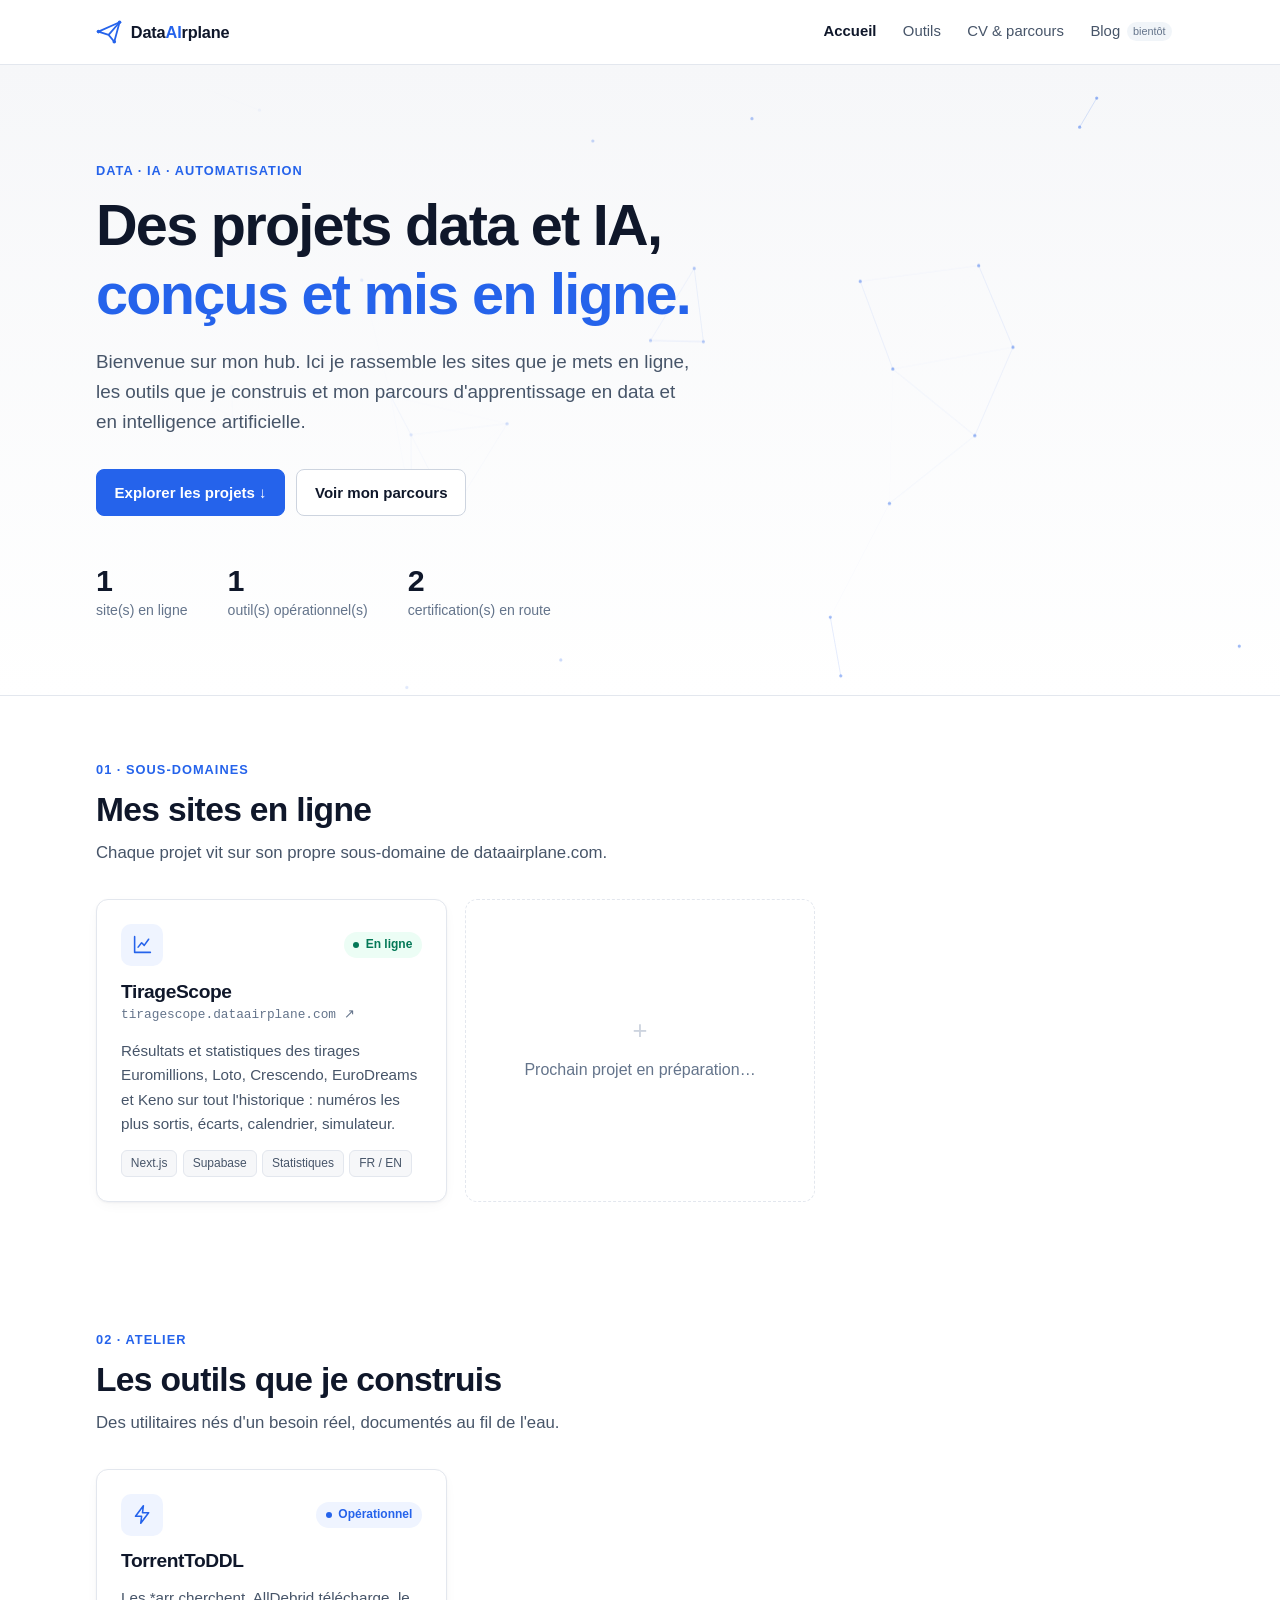
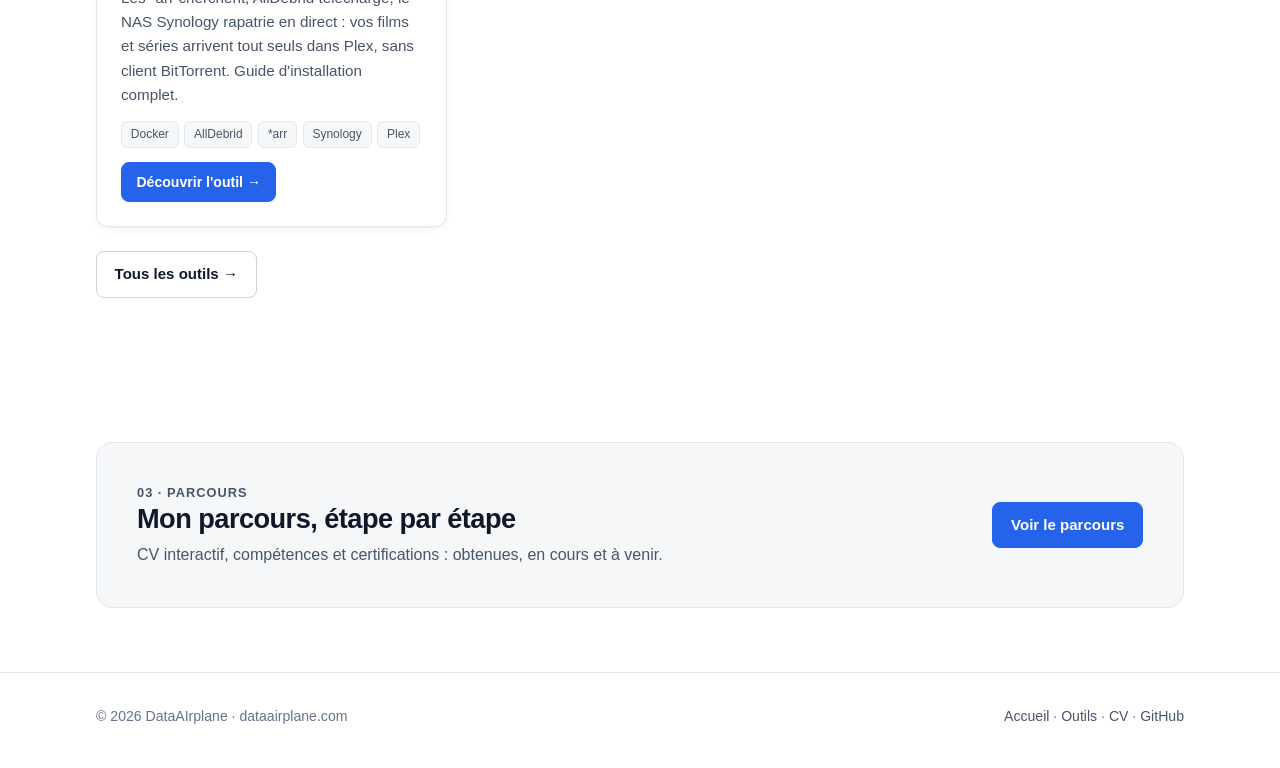
==== commit a05d1ceb: "Thème plus sobre et professionnel Clair par défaut et sombre automatique, une seule couleur d'accent" ====
--- a/index.html
+++ b/index.html
@@ -13,11 +13,9 @@
 <link rel="stylesheet" href="assets/css/style.css">
 </head>
 <body>
-<canvas id="reseau" aria-hidden="true"></canvas>
-<div class="halo a" aria-hidden="true"></div><div class="halo b" aria-hidden="true"></div><div class="grille" aria-hidden="true"></div>
 <header class="nav">
   <nav class="nav-in" aria-label="Navigation principale">
-    <a class="logo" href="index.html"><svg viewBox="0 0 32 32" fill="none" aria-hidden="true"><defs><linearGradient id="lg" x1="0" y1="0" x2="1" y2="1"><stop offset="0" stop-color="#38e1ff"/><stop offset=".6" stop-color="#8b5cff"/><stop offset="1" stop-color="#ff5fa2"/></linearGradient></defs><path d="M3 15.5L29 4l-6.5 24-7-8.5L3 15.5z" stroke="url(#lg)" stroke-width="2" stroke-linejoin="round"/><path d="M15.5 19.5L29 4" stroke="url(#lg)" stroke-width="2"/><circle cx="29" cy="4" r="2" fill="#38e1ff"/><circle cx="3" cy="15.5" r="2" fill="#8b5cff"/><circle cx="22.5" cy="28" r="2" fill="#ff5fa2"/></svg><span>Data<b>AI</b>rplane</span></a>
+    <a class="logo" href="index.html"><svg aria-hidden="true" viewBox="0 0 32 32" fill="none"><path d="M3 15.5L29 4l-6.5 24-7-8.5L3 15.5z" stroke="currentColor" stroke-width="2.2" stroke-linejoin="round"/><path d="M15.5 19.5L29 4" stroke="currentColor" stroke-width="2.2"/><circle cx="29" cy="4" r="2.2" fill="currentColor"/><circle cx="3" cy="15.5" r="2.2" fill="currentColor"/><circle cx="22.5" cy="28" r="2.2" fill="currentColor"/></svg><span>Data<b>AI</b>rplane</span></a>
     <button class="burger" aria-label="Ouvrir le menu" aria-expanded="false"><svg width="20" height="20" viewBox="0 0 24 24" fill="none" stroke="currentColor" stroke-width="2" stroke-linecap="round"><path d="M4 7h16M4 12h16M4 17h16"/></svg></button>
     <ul class="liens">
       <li><a href="index.html" aria-current="page">Accueil</a></li>
@@ -29,9 +27,10 @@
 </header>
 <main>
   <section class="hero">
+    <canvas id="reseau" aria-hidden="true"></canvas>
     <div class="conteneur">
-      <div class="terminal-ligne revele" data-tape='["whoami → DataAIrplane","ls ./projets → tiragescope","status → en plein décollage ✈"]'><span class="prompt">$</span> <span class="texte"></span><span class="curseur"></span></div>
-      <h1 class="revele" style="--delai:80ms">Des données, de l'IA,<br>et des idées qui <span class="degrade">décollent.</span></h1>
+      <p class="surtitre revele">Data · IA · Automatisation</p>
+      <h1 class="revele" style="--delai:60ms">Des projets data et IA,<br><span class="accent">conçus et mis en ligne.</span></h1>
       <p class="intro revele" style="--delai:160ms">Bienvenue sur mon hub. Ici je rassemble les sites que je mets en ligne, les outils que je construis et mon parcours d'apprentissage en data et en intelligence artificielle.</p>
       <div class="actions revele" style="--delai:240ms">
         <a class="btn principal" href="#sites">Explorer les projets ↓</a>
@@ -42,7 +41,6 @@
         <div class="compteur"><strong data-compte="outils">0</strong><span>outil(s) opérationnel(s)</span></div>
         <div class="compteur"><strong data-compte="apprentissage">0</strong><span>certification(s) en route</span></div>
       </div>
-      <div class="defiler" aria-hidden="true"><span></span>défiler</div>
     </div>
   </section>
 
@@ -69,11 +67,11 @@
     <div class="conteneur">
       <div class="bandeau revele">
         <div>
-          <p class="surtitre">03 · Plan de vol</p>
+          <p class="surtitre">03 · Parcours</p>
           <h2>Mon parcours, étape par étape</h2>
           <p>CV interactif, compétences et certifications : obtenues, en cours et à venir.</p>
         </div>
-        <a class="btn principal" href="cv.html">Embarquer ✈</a>
+        <a class="btn principal" href="cv.html">Voir le parcours</a>
       </div>
     </div>
   </section>
--- a/assets/css/style.css
+++ b/assets/css/style.css
@@ -1,194 +1,159 @@
-/* ============ DataAIrplane — feuille de style commune ============ */
+/* ============ DataAIrplane — feuille de style commune ============
+   Thème sobre : clair par défaut, sombre automatique selon le système,
+   une seule couleur d'accent. */
 :root {
-  --bg: #070912;
-  --bg-2: #0c1020;
-  --surface: rgba(255, 255, 255, 0.045);
-  --surface-hover: rgba(255, 255, 255, 0.075);
-  --border: rgba(255, 255, 255, 0.09);
-  --text: #eef1fb;
-  --muted: #a3aac4;
-  --faint: #7d85a3;
-  --cyan: #38e1ff;
-  --violet: #8b5cff;
-  --pink: #ff5fa2;
-  --green: #3ef0a5;
-  --amber: #ffc24b;
-  --grad: linear-gradient(120deg, var(--cyan), var(--violet) 55%, var(--pink));
-  --radius: 18px;
-  --mono: ui-monospace, "SFMono-Regular", "JetBrains Mono", Menlo, Consolas, monospace;
+  --bg: #ffffff;
+  --bg-alt: #f6f7f9;
+  --surface: #ffffff;
+  --surface-hover: #f8fafc;
+  --border: #e3e7ee;
+  --border-strong: #cdd4df;
+  --text: #0f172a;
+  --muted: #475569;
+  --faint: #64748b;
+  --accent: #2563eb;
+  --accent-hover: #1d4ed8;
+  --accent-soft: #eff4ff;
+  --accent-text: #ffffff;
+  --vert: #047857;  --vert-soft: #ecfdf5;
+  --ambre: #b45309; --ambre-soft: #fffbeb;
+  --gris: #475569;  --gris-soft: #f1f5f9;
+  --code-bg: #0f172a; --code-text: #e2e8f0;
+  --reseau: 37,99,235;
+  --ombre: 0 1px 2px rgba(15,23,42,.04), 0 4px 16px -6px rgba(15,23,42,.08);
+  --ombre-hover: 0 2px 4px rgba(15,23,42,.05), 0 12px 28px -10px rgba(15,23,42,.16);
+  --radius: 12px;
+  --mono: ui-monospace, "SFMono-Regular", "Cascadia Mono", Menlo, Consolas, monospace;
   --sans: "Inter", -apple-system, BlinkMacSystemFont, "Segoe UI", Roboto, Helvetica, Arial, sans-serif;
   --max: 1120px;
-  color-scheme: dark;
+  color-scheme: light dark;
+}
+@media (prefers-color-scheme: dark) {
+  :root {
+    --bg: #0b0f17;
+    --bg-alt: #0f141e;
+    --surface: #111722;
+    --surface-hover: #151c29;
+    --border: #1f2735;
+    --border-strong: #2c3647;
+    --text: #e6e9ef;
+    --muted: #a3acbb;
+    --faint: #8792a3;
+    --accent: #6ea0ff;
+    --accent-hover: #8fb5ff;
+    --accent-soft: rgba(110,160,255,.12);
+    --accent-text: #0b0f17;
+    --vert: #34d399;  --vert-soft: rgba(52,211,153,.12);
+    --ambre: #fbbf24; --ambre-soft: rgba(251,191,36,.12);
+    --gris: #a3acbb;  --gris-soft: rgba(163,172,187,.12);
+    --code-bg: #070a10; --code-text: #d6deeb;
+    --reseau: 110,160,255;
+    --ombre: none;
+    --ombre-hover: 0 10px 30px -12px rgba(0,0,0,.6);
+  }
 }
 
 *, *::before, *::after { box-sizing: border-box; }
 html { scroll-behavior: smooth; }
 body {
-  margin: 0;
-  background: var(--bg);
-  color: var(--text);
-  font-family: var(--sans);
-  line-height: 1.6;
-  -webkit-font-smoothing: antialiased;
-  overflow-x: hidden;
+  margin: 0; background: var(--bg); color: var(--text);
+  font-family: var(--sans); line-height: 1.6; font-size: 16px;
+  -webkit-font-smoothing: antialiased; overflow-x: hidden;
 }
 img, svg { display: block; max-width: 100%; }
 a { color: inherit; }
-::selection { background: rgba(139, 92, 255, 0.45); }
-:focus-visible { outline: 2px solid var(--cyan); outline-offset: 3px; border-radius: 6px; }
-
-/* ---------- Fond animé ---------- */
-#reseau {
-  position: fixed; inset: 0; width: 100%; height: 100%;
-  z-index: 0; pointer-events: none;
-}
-.halo {
-  position: fixed; z-index: 0; pointer-events: none;
-  width: 60vmax; height: 60vmax; border-radius: 50%;
-  filter: blur(90px); opacity: 0.28;
-}
-.halo.a { background: var(--violet); top: -25vmax; right: -20vmax; animation: flotte 18s ease-in-out infinite; }
-.halo.b { background: #0e6bff; bottom: -30vmax; left: -25vmax; opacity: 0.2; animation: flotte 22s ease-in-out infinite reverse; }
-@keyframes flotte { 50% { transform: translate(4vmax, 3vmax) scale(1.08); } }
-.grille {
-  position: fixed; inset: 0; z-index: 0; pointer-events: none;
-  background-image:
-    linear-gradient(rgba(255,255,255,0.025) 1px, transparent 1px),
-    linear-gradient(90deg, rgba(255,255,255,0.025) 1px, transparent 1px);
-  background-size: 56px 56px;
-  mask-image: radial-gradient(ellipse at 50% 30%, #000 30%, transparent 75%);
-}
-main, header, footer { position: relative; z-index: 1; }
+::selection { background: var(--accent-soft); }
+:focus-visible { outline: 2px solid var(--accent); outline-offset: 3px; border-radius: 6px; }
 
 /* ---------- Navigation ---------- */
 .nav {
   position: sticky; top: 0; z-index: 20;
-  backdrop-filter: blur(14px) saturate(150%);
-  -webkit-backdrop-filter: blur(14px) saturate(150%);
-  background: rgba(7, 9, 18, 0.6);
+  background: color-mix(in srgb, var(--bg) 88%, transparent);
+  backdrop-filter: blur(10px); -webkit-backdrop-filter: blur(10px);
   border-bottom: 1px solid var(--border);
 }
-.nav-in {
-  max-width: var(--max); margin: 0 auto; padding: 0.85rem 1rem;
-  display: flex; align-items: center; justify-content: space-between; gap: 1rem;
-}
-.logo { display: inline-flex; align-items: center; gap: 0.55rem; font-weight: 800; letter-spacing: -0.02em; text-decoration: none; font-size: 1.05rem; }
-.logo svg { width: 28px; height: 28px; }
-.logo b { background: var(--grad); -webkit-background-clip: text; background-clip: text; color: transparent; }
-.liens { display: flex; gap: 0.25rem; list-style: none; margin: 0; padding: 0; }
-.liens a {
-  display: inline-flex; align-items: center; gap: 0.4rem;
-  padding: 0.45rem 0.8rem; border-radius: 999px; text-decoration: none;
-  color: var(--muted); font-size: 0.93rem; font-weight: 500;
-  transition: color .2s, background .2s;
-}
-.liens a:hover { color: var(--text); background: var(--surface-hover); }
-.liens a[aria-current="page"] { color: var(--text); background: var(--surface-hover); box-shadow: inset 0 0 0 1px var(--border); }
-.pastille-bientot { font-size: 0.66rem; font-family: var(--mono); padding: 0.05rem 0.4rem; border-radius: 999px; background: rgba(139,92,255,.22); color: #cbb8ff; }
-.burger { display: none; background: none; border: 1px solid var(--border); color: var(--text); border-radius: 10px; width: 40px; height: 40px; cursor: pointer; }
+.nav-in { max-width: var(--max); margin: 0 auto; padding: .8rem 1rem; display: flex; align-items: center; justify-content: space-between; gap: 1rem; }
+.logo { display: inline-flex; align-items: center; gap: .55rem; font-weight: 700; letter-spacing: -0.01em; text-decoration: none; font-size: 1.02rem; }
+.logo svg { width: 26px; height: 26px; color: var(--accent); }
+.logo b { color: var(--accent); font-weight: 700; }
+.liens { display: flex; gap: .15rem; list-style: none; margin: 0; padding: 0; }
+.liens a { display: inline-flex; align-items: center; gap: .4rem; padding: .45rem .75rem; border-radius: 8px; text-decoration: none; color: var(--muted); font-size: .93rem; font-weight: 500; transition: color .15s, background .15s; }
+.liens a:hover { color: var(--text); background: var(--bg-alt); }
+.liens a[aria-current="page"] { color: var(--text); font-weight: 600; }
+.pastille-bientot { font-size: .68rem; padding: .05rem .4rem; border-radius: 999px; background: var(--gris-soft); color: var(--faint); font-weight: 500; }
+.burger { display: none; background: none; border: 1px solid var(--border); color: var(--text); border-radius: 8px; width: 40px; height: 40px; cursor: pointer; }
 @media (max-width: 720px) {
   .burger { display: grid; place-items: center; }
-  .liens {
-    position: absolute; top: 100%; left: 0; right: 0; flex-direction: column;
-    background: rgba(7,9,18,.96); border-bottom: 1px solid var(--border);
-    padding: 0.5rem 1rem 1rem; display: none;
-  }
+  .liens { position: absolute; top: 100%; left: 0; right: 0; flex-direction: column; background: var(--bg); border-bottom: 1px solid var(--border); padding: .5rem 1rem 1rem; display: none; }
   .liens.ouvert { display: flex; }
-  .liens a { padding: 0.75rem 0.9rem; }
+  .liens a { padding: .75rem .8rem; }
 }
 
 /* ---------- Mise en page ---------- */
+main { position: relative; }
 .conteneur { max-width: var(--max); margin: 0 auto; padding: 0 1rem; }
-section { padding: 4.5rem 0; }
-.surtitre {
-  font-family: var(--mono); font-size: 0.8rem; letter-spacing: .14em; text-transform: uppercase;
-  color: var(--cyan); margin: 0 0 0.7rem; display: inline-flex; align-items: center; gap: .5rem;
-}
-.surtitre::before { content: ""; width: 18px; height: 1px; background: var(--cyan); }
-h1, h2, h3 { line-height: 1.15; letter-spacing: -0.03em; margin: 0; }
-h2 { font-size: clamp(1.8rem, 4vw, 2.6rem); font-weight: 800; margin-bottom: 0.8rem; }
-.sous { color: var(--muted); max-width: 640px; margin: 0 0 2.2rem; font-size: 1.05rem; }
-.degrade { background: var(--grad); -webkit-background-clip: text; background-clip: text; color: transparent; background-size: 200% auto; animation: brille 8s linear infinite; }
-@keyframes brille { to { background-position: 200% center; } }
+section { padding: 4rem 0; }
+.surtitre { font-size: .8rem; font-weight: 600; letter-spacing: .08em; text-transform: uppercase; color: var(--accent); margin: 0 0 .6rem; }
+h1, h2, h3 { line-height: 1.2; letter-spacing: -0.02em; margin: 0; }
+h2 { font-size: clamp(1.6rem, 3.2vw, 2.1rem); font-weight: 700; margin-bottom: .6rem; }
+.sous { color: var(--muted); max-width: 640px; margin: 0 0 2rem; font-size: 1.05rem; }
+.accent { color: var(--accent); }
 
 /* ---------- Hero ---------- */
-.hero { min-height: calc(100vh - 66px); display: flex; align-items: center; padding: 3rem 0 4rem; }
-.hero > * { width: 100%; min-width: 0; }
-.hero h1 { font-size: clamp(2.4rem, 7vw, 4.8rem); font-weight: 850; margin: 0.4rem 0 1.2rem; max-width: 900px; }
-.hero p.intro { font-size: clamp(1.05rem, 2.2vw, 1.25rem); color: var(--muted); max-width: 620px; margin: 0 0 2rem; }
-.terminal-ligne { font-family: var(--mono); color: var(--muted); font-size: 0.95rem; margin-bottom: 0.4rem; min-height: 1.5em; }
-.terminal-ligne .prompt { color: var(--green); }
-.curseur { display: inline-block; width: 0.55em; height: 1.1em; vertical-align: -0.18em; background: var(--cyan); margin-left: 2px; animation: clignote 1s steps(1) infinite; }
-@keyframes clignote { 50% { opacity: 0; } }
-.actions { display: flex; flex-wrap: wrap; gap: 0.8rem; }
+.hero { position: relative; overflow: hidden; padding: 6rem 0 4.5rem; border-bottom: 1px solid var(--border); background: linear-gradient(180deg, var(--bg-alt), var(--bg)); }
+.hero > * { width: 100%; min-width: 0; position: relative; }
+#reseau { position: absolute; inset: 0; width: 100%; height: 100%; pointer-events: none; mask-image: linear-gradient(90deg, transparent 15%, #000 70%); -webkit-mask-image: linear-gradient(90deg, transparent 15%, #000 70%); }
+.hero h1 { font-size: clamp(2.2rem, 5.5vw, 3.6rem); font-weight: 750; margin: .3rem 0 1.1rem; max-width: 820px; letter-spacing: -0.03em; }
+.hero p.intro { font-size: clamp(1.05rem, 2vw, 1.18rem); color: var(--muted); max-width: 600px; margin: 0 0 2rem; }
+.hero-simple { border-bottom: 0; background: none; padding: 5rem 0; }
+.actions { display: flex; flex-wrap: wrap; gap: .7rem; }
 .btn {
-  display: inline-flex; align-items: center; gap: 0.5rem; padding: 0.8rem 1.3rem; border-radius: 999px;
-  font-weight: 650; text-decoration: none; font-size: 0.97rem; border: 1px solid var(--border);
-  background: var(--surface); transition: transform .2s, background .2s, box-shadow .2s; cursor: pointer; color: var(--text);
-}
-.btn:hover { transform: translateY(-2px); background: var(--surface-hover); }
-.btn.principal { background: var(--grad); border: 0; color: #08091a; box-shadow: 0 10px 40px -10px rgba(139,92,255,.7); }
-.btn.principal:hover { box-shadow: 0 14px 50px -10px rgba(56,225,255,.7); }
-.btn[aria-disabled="true"] { opacity: .45; pointer-events: none; }
-.defiler { margin-top: 3.5rem; font-family: var(--mono); font-size: .78rem; color: var(--faint); display: flex; align-items: center; gap: .6rem; }
-.defiler span { width: 1px; height: 36px; background: linear-gradient(var(--cyan), transparent); animation: descend 2s ease-in-out infinite; }
-@keyframes descend { 0% { transform: scaleY(0); transform-origin: top; } 50% { transform: scaleY(1); transform-origin: top; } 51% { transform-origin: bottom; } 100% { transform: scaleY(0); transform-origin: bottom; } }
+  display: inline-flex; align-items: center; gap: .45rem; padding: .65rem 1.1rem; border-radius: 8px;
+  font-weight: 600; text-decoration: none; font-size: .94rem; border: 1px solid var(--border-strong);
+  background: var(--surface); color: var(--text); cursor: pointer; transition: background .15s, border-color .15s, color .15s;
+}
+.btn:hover { background: var(--bg-alt); }
+.btn.principal { background: var(--accent); border-color: var(--accent); color: var(--accent-text); }
+.btn.principal:hover { background: var(--accent-hover); border-color: var(--accent-hover); }
+.btn[aria-disabled="true"] { opacity: .5; pointer-events: none; }
+.btn.info { cursor: default; }
+.btn.info:hover { background: var(--surface); }
 
 /* ---------- Compteurs ---------- */
-.compteurs { display: grid; grid-template-columns: repeat(auto-fit, minmax(150px, 1fr)); gap: 1rem; margin-top: 3rem; max-width: 720px; }
-.compteur { padding: 1rem 1.2rem; border-left: 2px solid var(--violet); background: linear-gradient(90deg, rgba(139,92,255,.08), transparent); border-radius: 0 12px 12px 0; }
-.compteur strong { display: block; font-size: 2rem; font-weight: 800; font-family: var(--mono); letter-spacing: -0.04em; }
-.compteur span { color: var(--muted); font-size: .88rem; }
+.compteurs { display: flex; flex-wrap: wrap; gap: 2.5rem; margin-top: 3rem; }
+.compteur strong { display: block; font-size: 1.9rem; font-weight: 700; letter-spacing: -0.03em; line-height: 1.1; }
+.compteur span { color: var(--faint); font-size: .88rem; }
 
 /* ---------- Cartes ---------- */
-.cartes { display: grid; grid-template-columns: repeat(auto-fill, minmax(min(100%, 320px), 1fr)); gap: 1.2rem; }
+.cartes { display: grid; grid-template-columns: repeat(auto-fill, minmax(min(100%, 320px), 1fr)); gap: 1.1rem; }
 .carte {
-  --mx: 50%; --my: 50%;
-  position: relative; overflow: hidden; display: flex; flex-direction: column; gap: 0.9rem;
-  padding: 1.6rem; border-radius: var(--radius); background: var(--surface); border: 1px solid var(--border);
-  text-decoration: none; transition: transform .25s ease, border-color .25s;
-  transform-style: preserve-3d;
-}
-.carte::before {
-  content: ""; position: absolute; inset: 0; pointer-events: none; opacity: 0; transition: opacity .3s;
-  background: radial-gradient(420px circle at var(--mx) var(--my), rgba(56,225,255,.13), transparent 45%);
-}
-.carte::after {
-  content: ""; position: absolute; inset: 0; border-radius: inherit; padding: 1px; pointer-events: none; opacity: 0; transition: opacity .3s;
-  background: radial-gradient(300px circle at var(--mx) var(--my), rgba(139,92,255,.9), transparent 50%);
-  -webkit-mask: linear-gradient(#000 0 0) content-box, linear-gradient(#000 0 0); -webkit-mask-composite: xor; mask-composite: exclude;
-}
-.carte:hover::before, .carte:hover::after { opacity: 1; }
+  display: flex; flex-direction: column; gap: .85rem; padding: 1.5rem; border-radius: var(--radius);
+  background: var(--surface); border: 1px solid var(--border); box-shadow: var(--ombre);
+  text-decoration: none; transition: border-color .2s, box-shadow .2s, transform .2s;
+}
+a.carte:hover, .carte:not(.fantome):hover { border-color: var(--border-strong); box-shadow: var(--ombre-hover); transform: translateY(-2px); }
 .carte-tete { display: flex; align-items: center; justify-content: space-between; gap: 1rem; }
-.icone {
-  width: 48px; height: 48px; border-radius: 14px; display: grid; place-items: center;
-  background: linear-gradient(135deg, rgba(56,225,255,.18), rgba(139,92,255,.18)); border: 1px solid var(--border);
-}
-.icone svg { width: 24px; height: 24px; stroke: var(--cyan); }
-.carte h3 { font-size: 1.3rem; font-weight: 750; }
-.carte .url { font-family: var(--mono); font-size: .8rem; color: var(--faint); word-break: break-all; }
-.carte p { margin: 0; color: var(--muted); font-size: .96rem; }
-.tags { display: flex; flex-wrap: wrap; gap: .4rem; margin-top: auto; }
-.tag { font-family: var(--mono); font-size: .72rem; padding: .22rem .6rem; border-radius: 999px; border: 1px solid var(--border); color: var(--muted); }
-.statut { display: inline-flex; align-items: center; gap: .45rem; font-family: var(--mono); font-size: .74rem; padding: .25rem .65rem; border-radius: 999px; white-space: nowrap; }
-.statut::before { content: ""; width: 7px; height: 7px; border-radius: 50%; background: currentColor; box-shadow: 0 0 10px currentColor; }
-.statut.en-ligne { color: var(--green); background: rgba(62,240,165,.1); }
-.statut.en-ligne::before { animation: pulse 2s infinite; }
-.statut.en-dev { color: var(--amber); background: rgba(255,194,75,.1); }
-.statut.bientot { color: #b9a6ff; background: rgba(139,92,255,.14); }
-@keyframes pulse { 0%,100% { opacity: 1; } 50% { opacity: .35; } }
-.carte-pied { display: flex; gap: .6rem; flex-wrap: wrap; }
-.carte-pied .btn { padding: .55rem 1rem; font-size: .88rem; }
-.carte.fantome { border-style: dashed; background: transparent; align-items: center; justify-content: center; text-align: center; color: var(--faint); min-height: 200px; }
-.carte.fantome .plus { font-size: 2rem; line-height: 1; color: var(--violet); }
-
-/* ---------- Bandeau CTA ---------- */
-.bandeau {
-  border-radius: 24px; padding: clamp(1.6rem, 4vw, 3rem); border: 1px solid var(--border);
-  background: radial-gradient(circle at 0% 0%, rgba(56,225,255,.16), transparent 45%), radial-gradient(circle at 100% 100%, rgba(255,95,162,.14), transparent 45%), var(--bg-2);
-  display: flex; align-items: center; justify-content: space-between; gap: 1.5rem; flex-wrap: wrap;
-}
-.bandeau h2 { margin: 0 0 .4rem; font-size: clamp(1.5rem, 3vw, 2rem); }
+.icone { width: 42px; height: 42px; border-radius: 10px; display: grid; place-items: center; background: var(--accent-soft); }
+.icone svg { width: 21px; height: 21px; stroke: var(--accent); }
+.carte h3 { font-size: 1.2rem; font-weight: 650; }
+.carte .url { font-family: var(--mono); font-size: .8rem; color: var(--faint); word-break: break-all; margin-top: .15rem; }
+.carte p { margin: 0; color: var(--muted); font-size: .95rem; }
+.tags { display: flex; flex-wrap: wrap; gap: .35rem; margin-top: auto; }
+.tag { font-size: .75rem; padding: .18rem .55rem; border-radius: 6px; background: var(--bg-alt); border: 1px solid var(--border); color: var(--muted); }
+.statut { display: inline-flex; align-items: center; gap: .4rem; font-size: .75rem; font-weight: 600; padding: .22rem .6rem; border-radius: 999px; white-space: nowrap; }
+.statut::before { content: ""; width: 6px; height: 6px; border-radius: 50%; background: currentColor; }
+.statut.en-ligne, .statut.obtenue { color: var(--vert); background: var(--vert-soft); }
+.statut.operationnel { color: var(--accent); background: var(--accent-soft); }
+.statut.en-dev, .statut.en-cours { color: var(--ambre); background: var(--ambre-soft); }
+.statut.bientot, .statut.prevue { color: var(--gris); background: var(--gris-soft); }
+.carte-pied { display: flex; gap: .5rem; flex-wrap: wrap; }
+.carte-pied .btn { padding: .5rem .9rem; font-size: .88rem; }
+.carte.fantome { border-style: dashed; background: transparent; box-shadow: none; align-items: center; justify-content: center; text-align: center; color: var(--faint); min-height: 180px; }
+.carte.fantome .plus { font-size: 1.6rem; line-height: 1; color: var(--border-strong); }
+
+/* ---------- Bandeau ---------- */
+.bandeau { border-radius: 16px; padding: clamp(1.5rem, 4vw, 2.5rem); border: 1px solid var(--border); background: var(--bg-alt); display: flex; align-items: center; justify-content: space-between; gap: 1.5rem; flex-wrap: wrap; }
+.bandeau h2 { margin: 0 0 .35rem; font-size: clamp(1.35rem, 2.6vw, 1.7rem); }
 .bandeau p { margin: 0; color: var(--muted); }
 
 /* ---------- Pied de page ---------- */
@@ -197,143 +162,125 @@
 .pied a { color: var(--muted); text-decoration: none; }
 .pied a:hover { color: var(--text); }
 
-/* ---------- Apparition au défilement ---------- */
-.revele { opacity: 0; transform: translateY(28px); transition: opacity .8s cubic-bezier(.2,.7,.2,1), transform .8s cubic-bezier(.2,.7,.2,1); transition-delay: var(--delai, 0ms); }
+/* ---------- Apparition douce au défilement ---------- */
+.revele { opacity: 0; transform: translateY(12px); transition: opacity .6s ease, transform .6s ease; transition-delay: var(--delai, 0ms); }
 .revele.visible { opacity: 1; transform: none; }
 
 /* ---------- En-tête de page interne ---------- */
-.entete { padding: 4.5rem 0 1.5rem; }
-.entete h1 { font-size: clamp(2.2rem, 6vw, 3.6rem); font-weight: 850; margin-bottom: 1rem; }
+.entete { padding: 4rem 0 1rem; }
+.entete h1 { font-size: clamp(2rem, 5vw, 2.8rem); font-weight: 750; margin-bottom: .8rem; }
 
 /* ======================= CV ======================= */
-.cv-hero { display: grid; grid-template-columns: auto 1fr; gap: 2.2rem; align-items: center; padding: 4rem 0 2rem; }
-.avatar { position: relative; width: 150px; height: 150px; }
-.avatar .anneau { position: absolute; inset: 0; border-radius: 50%; background: conic-gradient(from 0deg, var(--cyan), var(--violet), var(--pink), var(--cyan)); animation: tourne 6s linear infinite; }
-.avatar .anneau::after { content: ""; position: absolute; inset: 3px; border-radius: 50%; background: var(--bg); }
-.avatar .initiales { position: absolute; inset: 10px; border-radius: 50%; display: grid; place-items: center; font-weight: 850; font-size: 2.6rem; background: radial-gradient(circle at 30% 25%, #1b2250, #0a0d1d); letter-spacing: -0.05em; }
-.avatar .initiales span { background: var(--grad); -webkit-background-clip: text; background-clip: text; color: transparent; }
-@keyframes tourne { to { transform: rotate(360deg); } }
-.cv-hero h1 { font-size: clamp(2.2rem, 6vw, 3.6rem); font-weight: 850; }
-.cv-hero .titre { font-family: var(--mono); color: var(--cyan); margin: .5rem 0 1rem; }
-.cv-hero p { color: var(--muted); margin: 0 0 1.4rem; max-width: 600px; }
-.contacts { display: flex; flex-wrap: wrap; gap: .6rem; }
-@media (max-width: 640px) { .cv-hero { grid-template-columns: 1fr; text-align: left; } .avatar { width: 110px; height: 110px; } .avatar .initiales { font-size: 2rem; } }
-
-/* Onglets compétences */
-.onglets { display: flex; gap: .5rem; flex-wrap: wrap; margin-bottom: 1.5rem; }
-.onglet { font: inherit; font-weight: 600; font-size: .92rem; padding: .55rem 1.1rem; border-radius: 999px; border: 1px solid var(--border); background: var(--surface); color: var(--muted); cursor: pointer; transition: all .2s; }
-.onglet[aria-selected="true"] { background: var(--grad); color: #08091a; border-color: transparent; }
-.jauges { display: grid; gap: 1.1rem; max-width: 720px; }
-.jauge-tete { display: flex; justify-content: space-between; font-weight: 600; margin-bottom: .45rem; }
-.jauge-tete span:last-child { font-family: var(--mono); color: var(--faint); font-weight: 400; }
-.jauge { height: 8px; border-radius: 999px; background: rgba(255,255,255,.06); overflow: hidden; }
-.jauge i { display: block; height: 100%; width: 0; border-radius: inherit; background: var(--grad); box-shadow: 0 0 18px rgba(56,225,255,.5); transition: width 1.1s cubic-bezier(.2,.7,.2,1); }
-
-/* Expériences */
-.experiences { display: grid; gap: 1rem; }
-.experience { display: grid; grid-template-columns: 170px 1fr; gap: 1.2rem; padding: 1.3rem 1.4rem; border-radius: var(--radius); background: var(--surface); border: 1px solid var(--border); }
-.experience .periode { font-family: var(--mono); font-size: .82rem; color: var(--cyan); padding-top: .2rem; }
-.experience h3 { font-size: 1.12rem; }
-.experience .lieu { color: var(--faint); font-size: .9rem; margin: .15rem 0 .5rem; }
+.cv-hero { display: grid; grid-template-columns: auto 1fr; gap: 2rem; align-items: center; padding: 4rem 0 2.5rem; border-bottom: 1px solid var(--border); }
+.avatar { position: relative; width: 120px; height: 120px; }
+.avatar .anneau { position: absolute; inset: 0; border-radius: 50%; border: 1px solid var(--border-strong); }
+.avatar .initiales { position: absolute; inset: 6px; border-radius: 50%; display: grid; place-items: center; font-weight: 700; font-size: 2.1rem; background: var(--accent-soft); color: var(--accent); letter-spacing: -0.03em; }
+.cv-hero h1 { font-size: clamp(2rem, 5vw, 2.8rem); font-weight: 750; }
+.cv-hero .titre { color: var(--accent); font-weight: 600; margin: .35rem 0 .9rem; }
+.cv-hero p { color: var(--muted); margin: 0 0 1.3rem; max-width: 620px; }
+.contacts { display: flex; flex-wrap: wrap; gap: .5rem; }
+@media (max-width: 640px) { .cv-hero { grid-template-columns: 1fr; } .avatar { width: 92px; height: 92px; } .avatar .initiales { font-size: 1.6rem; } }
+
+.onglets { display: inline-flex; gap: .25rem; flex-wrap: wrap; margin-bottom: 1.6rem; padding: .25rem; border-radius: 10px; background: var(--bg-alt); border: 1px solid var(--border); }
+.onglet { font: inherit; font-weight: 600; font-size: .9rem; padding: .45rem 1rem; border-radius: 7px; border: 0; background: transparent; color: var(--muted); cursor: pointer; transition: background .15s, color .15s; }
+.onglet[aria-selected="true"] { background: var(--surface); color: var(--text); box-shadow: 0 1px 3px rgba(15,23,42,.12); }
+.jauges { display: grid; gap: 1.1rem; max-width: 680px; }
+.jauge-tete { display: flex; justify-content: space-between; font-weight: 600; font-size: .95rem; margin-bottom: .4rem; }
+.jauge-tete span:last-child { color: var(--faint); font-weight: 500; font-variant-numeric: tabular-nums; }
+.jauge { height: 6px; border-radius: 999px; background: var(--bg-alt); border: 1px solid var(--border); overflow: hidden; }
+.jauge i { display: block; height: 100%; width: 0; border-radius: inherit; background: var(--accent); transition: width .9s ease; }
+
+.experiences { display: grid; gap: .9rem; }
+.experience { display: grid; grid-template-columns: 170px 1fr; gap: 1.2rem; padding: 1.25rem 1.4rem; border-radius: var(--radius); background: var(--surface); border: 1px solid var(--border); }
+.experience .periode { font-size: .85rem; font-weight: 600; color: var(--faint); padding-top: .15rem; }
+.experience h3 { font-size: 1.08rem; font-weight: 650; }
+.experience .lieu { color: var(--faint); font-size: .9rem; margin: .1rem 0 .45rem; }
 .experience p { margin: 0; color: var(--muted); }
-@media (max-width: 640px) { .experience { grid-template-columns: 1fr; gap: .4rem; } }
-
-/* Plan de vol (certifications) */
-.plan-vol { position: relative; padding-left: 64px; }
-.plan-vol .piste { position: absolute; left: 22px; top: 8px; bottom: 8px; width: 2px; background: repeating-linear-gradient(var(--border) 0 8px, transparent 8px 16px); }
-.plan-vol .trace { position: absolute; left: 22px; top: 8px; width: 2px; height: 0; background: var(--grad); box-shadow: 0 0 14px var(--violet); }
-.plan-vol .avion { position: absolute; left: 6px; top: 0; width: 34px; height: 34px; transform: translateY(-50%); filter: drop-shadow(0 0 10px rgba(56,225,255,.8)); transition: top .12s linear; z-index: 2; }
-.etape { position: relative; margin-bottom: 1.4rem; }
+@media (max-width: 640px) { .experience { grid-template-columns: 1fr; gap: .35rem; } }
+
+/* Parcours de certifications */
+.plan-vol { position: relative; padding-left: 52px; }
+.plan-vol .piste { position: absolute; left: 17px; top: 8px; bottom: 8px; width: 2px; background: var(--border); border-radius: 2px; }
+.plan-vol .trace { position: absolute; left: 17px; top: 8px; width: 2px; height: 0; background: var(--accent); border-radius: 2px; }
+.plan-vol .avion { position: absolute; left: 6px; top: 0; width: 24px; height: 24px; transform: translateY(-50%); color: var(--accent); z-index: 2; background: var(--bg); border-radius: 50%; padding: 2px; }
+.etape { position: relative; margin-bottom: 1rem; }
 .etape:last-child { margin-bottom: 0; }
-.etape .balise { position: absolute; left: -51px; top: 1.4rem; width: 16px; height: 16px; border-radius: 50%; border: 2px solid var(--faint); background: var(--bg); }
-.etape.obtenue .balise { border-color: var(--green); background: var(--green); box-shadow: 0 0 14px var(--green); }
-.etape.en-cours .balise { border-color: var(--amber); box-shadow: 0 0 14px var(--amber); }
-.etape.en-cours .balise::after { content: ""; position: absolute; inset: -7px; border-radius: 50%; border: 1px solid var(--amber); animation: onde 2s ease-out infinite; }
-@keyframes onde { from { transform: scale(.6); opacity: 1; } to { transform: scale(1.6); opacity: 0; } }
-.etape-carte { width: 100%; text-align: left; font: inherit; color: inherit; cursor: pointer; padding: 1.2rem 1.4rem; border-radius: var(--radius); background: var(--surface); border: 1px solid var(--border); transition: background .2s, border-color .2s, transform .2s; }
-.etape-carte:hover { background: var(--surface-hover); transform: translateX(4px); }
+.etape .balise { position: absolute; left: -41px; top: 1.45rem; width: 12px; height: 12px; border-radius: 50%; border: 2px solid var(--border-strong); background: var(--bg); }
+.etape.obtenue .balise { border-color: var(--vert); background: var(--vert); }
+.etape.en-cours .balise { border-color: var(--ambre); background: var(--bg); }
+.etape-carte { width: 100%; text-align: left; font: inherit; color: inherit; cursor: pointer; padding: 1.15rem 1.35rem; border-radius: var(--radius); background: var(--surface); border: 1px solid var(--border); transition: border-color .15s, box-shadow .15s; }
+.etape-carte:hover { border-color: var(--border-strong); box-shadow: var(--ombre); }
 .etape-carte .ligne { display: flex; justify-content: space-between; align-items: center; gap: 1rem; flex-wrap: wrap; }
-.etape-carte h3 { font-size: 1.12rem; }
-.etape-carte .org { color: var(--faint); font-size: .9rem; margin-top: .15rem; }
-.etape .statut.obtenue { color: var(--green); background: rgba(62,240,165,.1); }
-.etape .statut.en-cours { color: var(--amber); background: rgba(255,194,75,.1); }
-.etape .statut.prevue { color: #b9a6ff; background: rgba(139,92,255,.14); }
-.etape-detail { display: grid; grid-template-rows: 0fr; transition: grid-template-rows .35s ease; }
+.etape-carte h3 { font-size: 1.05rem; font-weight: 650; }
+.etape-carte .org { color: var(--faint); font-size: .9rem; margin-top: .1rem; }
+.etape-detail { display: grid; grid-template-rows: 0fr; transition: grid-template-rows .3s ease; }
 .etape-detail > div { overflow: hidden; }
 .etape-carte[aria-expanded="true"] + .etape-detail { grid-template-rows: 1fr; }
-.etape-detail p { color: var(--muted); margin: .8rem 1.4rem 0; }
-.etape-detail a { display: inline-block; margin: .5rem 1.4rem 0; color: var(--cyan); font-size: .9rem; }
-.progression { margin-top: .9rem; }
-.progression .jauge i { background: linear-gradient(90deg, var(--amber), var(--pink)); box-shadow: 0 0 14px rgba(255,194,75,.5); }
-.progression small { font-family: var(--mono); color: var(--faint); display: block; margin-top: .3rem; }
-.legende { display: flex; gap: 1.2rem; flex-wrap: wrap; margin-bottom: 1.8rem; font-size: .88rem; color: var(--muted); }
+.etape-detail p { color: var(--muted); margin: .7rem 1.35rem 0; }
+.etape-detail a { display: inline-block; margin: .4rem 1.35rem 0; color: var(--accent); font-size: .9rem; }
+.progression { margin-top: .85rem; }
+.progression .jauge i { background: var(--ambre); }
+.progression small { color: var(--faint); display: block; margin-top: .3rem; font-size: .8rem; }
+.legende { display: flex; gap: 1.2rem; flex-wrap: wrap; margin-bottom: 1.6rem; font-size: .88rem; color: var(--muted); }
 .legende span { display: inline-flex; align-items: center; gap: .45rem; }
-.legende i { width: 10px; height: 10px; border-radius: 50%; display: inline-block; }
+.legende i { width: 10px; height: 10px; border-radius: 50%; display: inline-block; box-sizing: border-box; }
+
+/* ======================= Pages outil (guide) ======================= */
+.lecture { position: fixed; top: 0; left: 0; right: 0; height: 2px; z-index: 30; pointer-events: none; }
+.lecture i { display: block; height: 100%; background: var(--accent); transform: scaleX(0); transform-origin: left; }
+.outil-hero { padding: 3rem 0 2.5rem; max-width: 860px; }
+.retour { display: inline-block; color: var(--muted); text-decoration: none; font-size: .92rem; margin-bottom: 1.5rem; }
+.retour:hover { color: var(--text); }
+.outil-tete { display: flex; align-items: center; gap: 1rem; }
+.outil-tete .surtitre { margin-bottom: .2rem; }
+.outil-tete h1 { font-size: clamp(2.1rem, 6vw, 3rem); font-weight: 750; }
+.icone.grande { width: 60px; height: 60px; border-radius: 14px; flex-shrink: 0; }
+.icone.grande svg { width: 28px; height: 28px; }
+.outil-sous { font-size: clamp(1.1rem, 2.4vw, 1.3rem); font-weight: 600; margin: 1.2rem 0 .5rem; }
+.outil-hero .intro { color: var(--muted); font-size: 1.04rem; margin: 0 0 1.3rem; max-width: 700px; }
+.outil-infos { display: flex; flex-wrap: wrap; gap: .4rem; align-items: center; margin-bottom: 1.6rem; }
+
+.outil-corps { display: grid; grid-template-columns: minmax(0, 1fr); gap: 2.5rem; padding-bottom: 4rem; border-top: 1px solid var(--border); padding-top: 2.5rem; }
+@media (min-width: 1100px) { .outil-corps { grid-template-columns: 240px minmax(0, 1fr); } }
+.sommaire-lateral { display: none; }
+@media (min-width: 1100px) { .sommaire-lateral { display: block; position: sticky; top: 84px; align-self: start; max-height: calc(100vh - 104px); overflow-y: auto; padding-right: .5rem; } }
+.sommaire-lateral p { font-size: .75rem; font-weight: 600; letter-spacing: .08em; text-transform: uppercase; color: var(--faint); margin: 0 0 .7rem; }
+.sommaire-lateral ol { list-style: none; margin: 0; padding: 0; border-left: 1px solid var(--border); }
+.sommaire-lateral a { display: block; padding: .3rem .9rem; margin-left: -1px; border-left: 2px solid transparent; color: var(--faint); text-decoration: none; font-size: .86rem; line-height: 1.4; transition: color .15s, border-color .15s; }
+.sommaire-lateral a:hover { color: var(--text); }
+.sommaire-lateral a.actif { color: var(--accent); border-left-color: var(--accent); font-weight: 500; }
+
+.prose { min-width: 0; max-width: 760px; font-size: 1.04rem; line-height: 1.75; color: var(--text); }
+.prose > :first-child { margin-top: 0; }
+.prose h2 { font-size: clamp(1.45rem, 2.8vw, 1.75rem); margin: 3rem 0 .9rem; padding-top: 1.2rem; border-top: 1px solid var(--border); scroll-margin-top: 84px; }
+.prose h3 { font-size: 1.18rem; margin: 2rem 0 .55rem; scroll-margin-top: 84px; }
+.prose h4 { font-size: 1.02rem; margin: 1.5rem 0 .4rem; scroll-margin-top: 84px; }
+.prose p { margin: 0 0 1.1rem; }
+.prose a { color: var(--accent); text-underline-offset: 3px; overflow-wrap: anywhere; }
+.prose ul, .prose ol { padding-left: 1.4rem; margin: 0 0 1.2rem; }
+.prose li { margin: .3rem 0; }
+.prose li::marker { color: var(--faint); }
+.prose hr { border: 0; border-top: 1px solid var(--border); margin: 2.5rem 0; }
+.prose code { font-family: var(--mono); font-size: .86em; background: var(--bg-alt); border: 1px solid var(--border); border-radius: 5px; padding: .08em .38em; overflow-wrap: anywhere; }
+.prose pre { position: relative; background: var(--code-bg); border-radius: 10px; padding: 1.05rem 1.2rem; overflow-x: auto; margin: 1.1rem 0 1.5rem; }
+.prose pre::before { content: attr(data-langue); position: absolute; top: .55rem; left: 1.2rem; font-family: var(--mono); font-size: .68rem; color: #7c8aa0; text-transform: uppercase; letter-spacing: .08em; }
+.prose pre[data-langue]:not([data-langue=""]) { padding-top: 2rem; }
+.prose pre code { background: none; border: 0; padding: 0; color: var(--code-text); font-size: .86rem; overflow-wrap: normal; white-space: pre; }
+.copier { position: absolute; top: .5rem; right: .5rem; font: 600 .74rem var(--sans); color: #b8c3d4; background: rgba(255,255,255,.07); border: 1px solid rgba(255,255,255,.12); border-radius: 6px; padding: .22rem .65rem; cursor: pointer; }
+.copier:hover { color: #fff; background: rgba(255,255,255,.14); }
+.prose blockquote { margin: 1.4rem 0; padding: .9rem 1.15rem; background: var(--accent-soft); border-left: 3px solid var(--accent); border-radius: 0 8px 8px 0; }
+.prose blockquote p { margin: 0; }
+.prose .tableau { overflow-x: auto; margin: 1.2rem 0 1.6rem; border: 1px solid var(--border); border-radius: 10px; }
+.prose table { border-collapse: collapse; width: 100%; font-size: .92rem; }
+.prose th, .prose td { border-bottom: 1px solid var(--border); padding: .6rem .9rem; text-align: left; vertical-align: top; }
+.prose tr:last-child td { border-bottom: 0; }
+.prose th { background: var(--bg-alt); }
+.prose figure { margin: 1.8rem 0; }
+.prose figure img { width: 100%; height: auto; border-radius: 12px; }
+.prose figcaption { color: var(--faint); font-size: .85rem; text-align: center; margin-top: .55rem; }
 
 /* Accessibilité : mouvements réduits */
 @media (prefers-reduced-motion: reduce) {
   *, *::before, *::after { animation: none !important; transition: none !important; scroll-behavior: auto !important; }
   .revele { opacity: 1; transform: none; }
 }
-
-/* ======================= Pages outil (guide) ======================= */
-.statut.operationnel { color: var(--cyan); background: rgba(56,225,255,.1); }
-.lecture { position: fixed; top: 0; left: 0; right: 0; height: 3px; z-index: 30; pointer-events: none; }
-.lecture i { display: block; height: 100%; background: var(--grad); transform: scaleX(0); transform-origin: left; box-shadow: 0 0 12px var(--cyan); }
-.outil-hero { padding: 3rem 0 2.5rem; max-width: 860px; }
-.retour { display: inline-block; color: var(--muted); text-decoration: none; font-size: .92rem; margin-bottom: 1.6rem; }
-.retour:hover { color: var(--text); }
-.outil-tete { display: flex; align-items: center; gap: 1.1rem; }
-.outil-tete .surtitre { margin-bottom: .3rem; }
-.outil-tete h1 { font-size: clamp(2.4rem, 7vw, 4.2rem); font-weight: 850; }
-.icone.grande { width: 72px; height: 72px; border-radius: 20px; flex-shrink: 0; box-shadow: 0 0 40px -6px rgba(56,225,255,.45); }
-.icone.grande svg { width: 34px; height: 34px; }
-.outil-sous { font-size: clamp(1.15rem, 2.6vw, 1.45rem); font-weight: 650; margin: 1.3rem 0 .6rem; letter-spacing: -.01em; }
-.outil-hero .intro { color: var(--muted); font-size: 1.05rem; margin: 0 0 1.4rem; max-width: 700px; }
-.outil-infos { display: flex; flex-wrap: wrap; gap: .5rem; align-items: center; margin-bottom: 1.8rem; }
-
-.outil-corps { display: grid; grid-template-columns: minmax(0, 1fr); gap: 2rem; padding-bottom: 4rem; }
-@media (min-width: 1100px) { .outil-corps { grid-template-columns: 250px minmax(0, 1fr); } }
-.sommaire-lateral { display: none; }
-@media (min-width: 1100px) {
-  .sommaire-lateral { display: block; position: sticky; top: 90px; align-self: start; max-height: calc(100vh - 110px); overflow-y: auto; padding-right: .5rem; }
-}
-.sommaire-lateral p { font-family: var(--mono); font-size: .75rem; letter-spacing: .14em; text-transform: uppercase; color: var(--cyan); margin: 0 0 .8rem; }
-.sommaire-lateral ol { list-style: none; margin: 0; padding: 0; border-left: 1px solid var(--border); }
-.sommaire-lateral a { display: block; padding: .32rem .9rem; margin-left: -1px; border-left: 2px solid transparent; color: var(--faint); text-decoration: none; font-size: .86rem; line-height: 1.4; transition: color .2s, border-color .2s; }
-.sommaire-lateral a:hover { color: var(--text); }
-.sommaire-lateral a.actif { color: var(--text); border-left-color: var(--cyan); }
-
-.prose {
-  min-width: 0; max-width: 800px; padding: clamp(1.2rem, 4vw, 2.8rem);
-  background: rgba(9, 12, 24, .9); border: 1px solid var(--border); border-radius: 22px;
-  font-size: 1.04rem; line-height: 1.75; color: #d9deef;
-}
-.prose > :first-child { margin-top: 0; }
-.prose h2 { font-size: clamp(1.5rem, 3vw, 1.9rem); margin: 3.2rem 0 1rem; padding-top: 1.4rem; border-top: 1px solid var(--border); scroll-margin-top: 90px; color: var(--text); }
-.prose h3 { font-size: 1.2rem; margin: 2.2rem 0 .6rem; scroll-margin-top: 90px; color: var(--text); }
-.prose h4 { font-size: 1.02rem; margin: 1.6rem 0 .4rem; scroll-margin-top: 90px; }
-.prose p { margin: 0 0 1.1rem; }
-.prose a { color: var(--cyan); text-underline-offset: 3px; overflow-wrap: anywhere; }
-.prose strong { color: var(--text); }
-.prose ul, .prose ol { padding-left: 1.4rem; margin: 0 0 1.2rem; }
-.prose li { margin: .3rem 0; }
-.prose li::marker { color: var(--violet); }
-.prose hr { border: 0; border-top: 1px solid var(--border); margin: 2.5rem 0; }
-.prose code { font-family: var(--mono); font-size: .86em; background: rgba(139,92,255,.12); border: 1px solid rgba(139,92,255,.25); border-radius: 6px; padding: .08em .4em; overflow-wrap: anywhere; color: #e5dcff; }
-.prose pre { position: relative; background: #04060d; border: 1px solid var(--border); border-radius: 14px; padding: 1.1rem 1.2rem; overflow-x: auto; margin: 1.1rem 0 1.5rem; }
-.prose pre::before { content: attr(data-langue); position: absolute; top: .55rem; left: 1.2rem; font-family: var(--mono); font-size: .68rem; color: var(--faint); text-transform: uppercase; letter-spacing: .1em; }
-.prose pre[data-langue]:not([data-langue=""]) { padding-top: 2rem; }
-.prose pre code { background: none; border: 0; padding: 0; color: #cfe3ff; font-size: .86rem; overflow-wrap: normal; white-space: pre; }
-.copier { position: absolute; top: .5rem; right: .5rem; font: 600 .74rem var(--sans); color: var(--muted); background: rgba(255,255,255,.06); border: 1px solid var(--border); border-radius: 8px; padding: .25rem .7rem; cursor: pointer; }
-.copier:hover { color: var(--text); background: rgba(255,255,255,.12); }
-.prose blockquote { margin: 1.4rem 0; padding: 1rem 1.2rem; background: linear-gradient(90deg, rgba(56,225,255,.08), rgba(139,92,255,.05)); border-left: 3px solid var(--cyan); border-radius: 0 12px 12px 0; }
-.prose blockquote p { margin: 0; }
-.prose .tableau { overflow-x: auto; margin: 1.2rem 0 1.6rem; border: 1px solid var(--border); border-radius: 12px; }
-.prose table { border-collapse: collapse; width: 100%; font-size: .92rem; }
-.prose th, .prose td { border-bottom: 1px solid var(--border); padding: .6rem .9rem; text-align: left; vertical-align: top; }
-.prose tr:last-child td { border-bottom: 0; }
-.prose th { background: rgba(255,255,255,.04); color: var(--text); }
-.prose figure { margin: 1.8rem 0; }
-.prose figure img { width: 100%; height: auto; border-radius: 14px; border: 1px solid var(--border); }
-.prose figcaption { color: var(--faint); font-size: .85rem; text-align: center; margin-top: .6rem; }
